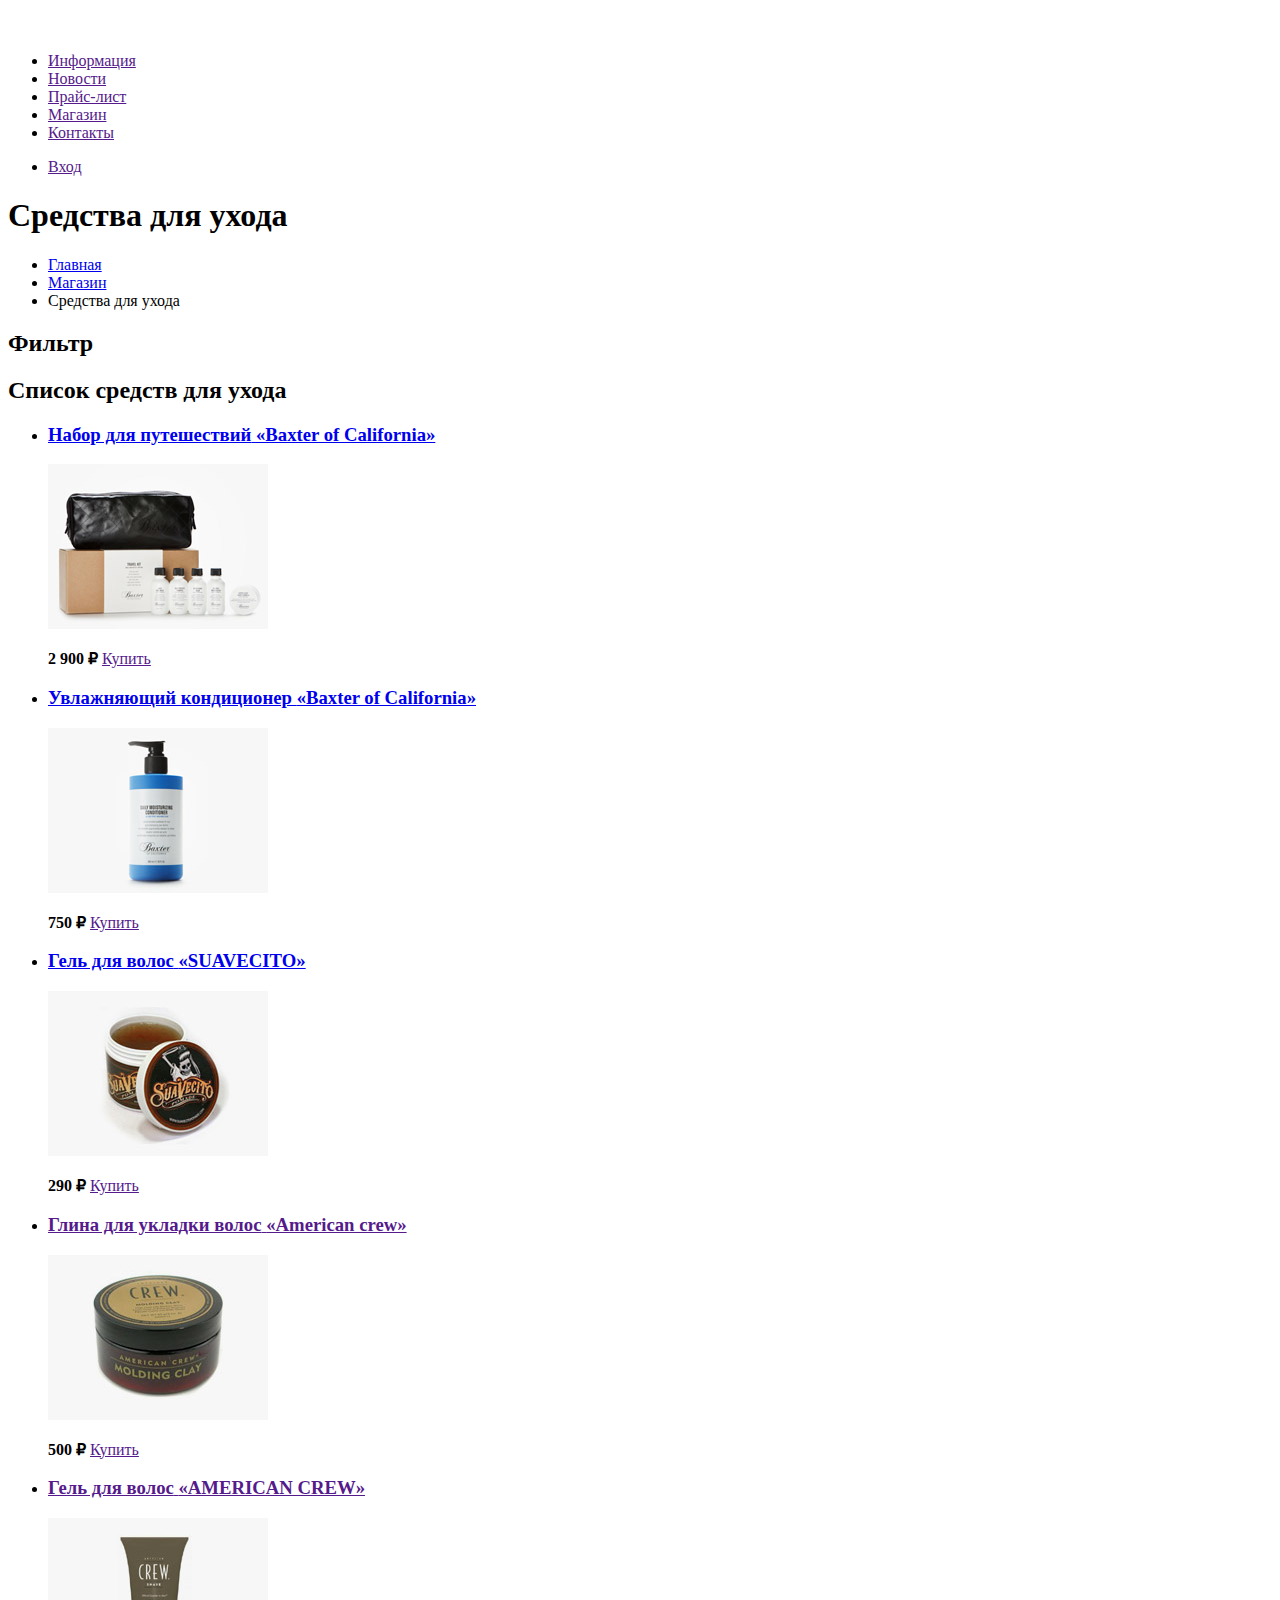
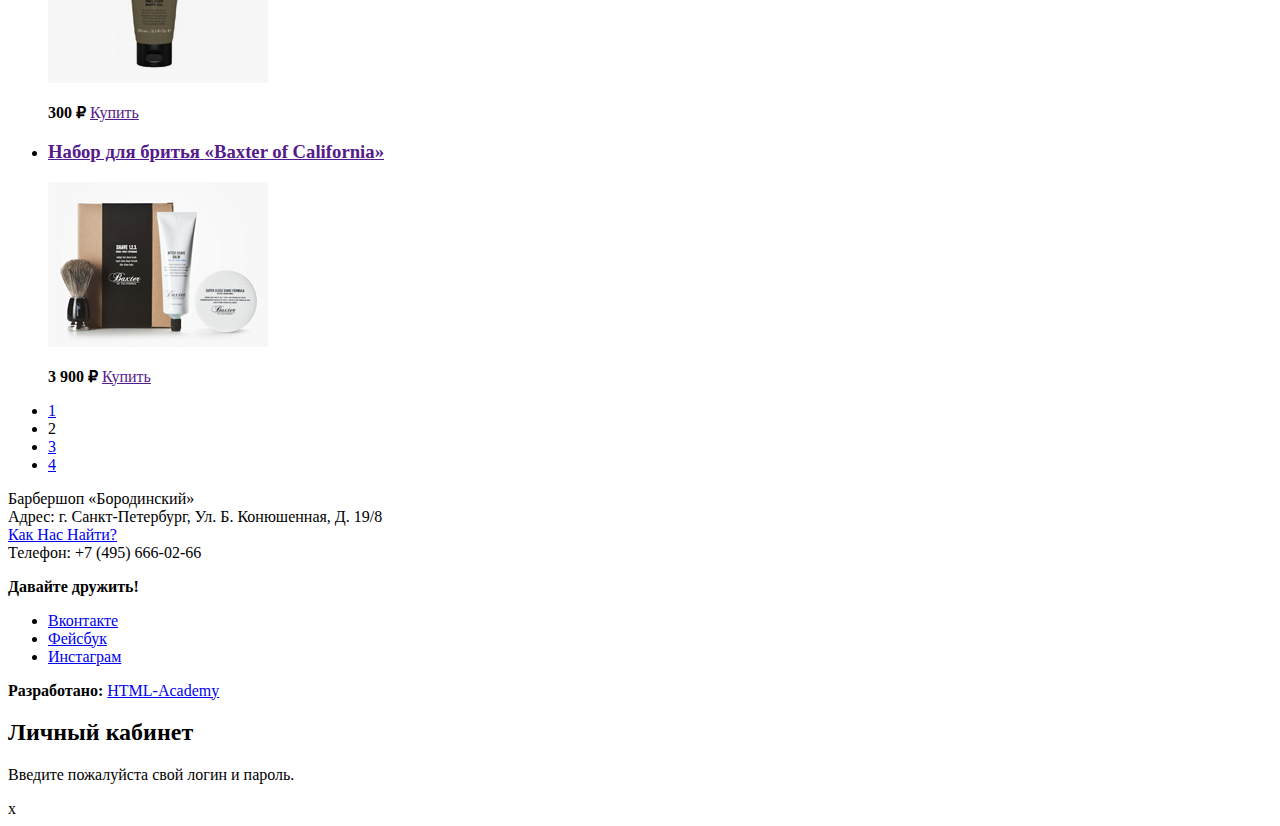
==== catalog.html @ 25e80eec "Text is fixed" ====
<!DOCTYPE html>
<html lang="en">
<head>
	<meta charset="UTF-8">
	<title>Каталог Барбершопа «Бородинский»</title>
	<link rel="stylesheet" href="css/catalog.css">
</head>
<body>
	<header class="main-header">
		<nav class="main-navigation">
			<a class="main-header-logo" href="index.html">
				<img src="img/logo.svg" alt="Логотип Барбершопа «Бородинский»" width="111" height="24">
			</a>
			<ul class="site-navigation">
				<li><a href="">Информация</a></li>
				<li><a href="">Новости</a></li>
				<li><a href="">Прайс-лист</a></li>
				<li class="site-navigation-current"><a href="">Магазин</a></li>
				<li><a href="">Контакты</a></li>
			</ul>
			<ul class="user-navigation">
				<li class="login-link"><a href="">Вход</a></li>
			</ul>
		</nav>
	</header>
	<main class="container">
		<h1 class="page-title">Средства для ухода</h1>
		<ul class="breadcrumbs">
			<li><a href="index.html">Главная</a></li>
			<li><a href="catalog.html">Магазин</a></li>
			<li class="breadcrumbs-current">Средства для ухода</li>
		</ul>
		<section class="filters">
			<h2 class="visually-hidden">Фильтр</h2>
			<!-- Form -->
		</section>
		<section class="catalog">
			<h2 class="visually-hidden">Список средств для ухода</h2>
			<ul class="catalog-list">
				<li class="catalog-item">
					<h3>
						<a href="catalog-item.html">
							<span class="catalog-category">Набор для путешествий</span>
							<span class="catalog-item-title">«Baxter of California»</span> 
						</a>
					</h3>
					<p class="catalog-item-image">
						<a href="">
							<img src="img/item_1.jpg" alt="Набор для путешествий «Baxter of California»" width="220" height="165">
						</a>
					</p>
					<p class="catalog-item-price">
						<b>2 900 ₽</b>
						<a href="" class="button">Купить</a>
					</p>
				</li>
				<li class="catalog-item">
					<h3>
						<a href="catalog-item.html">
							<span class="catalog-category">Увлажняющий кондиционер</span>
							<span class="catalog-item-title">«Baxter of California»</span>
						</a>
					</h3>
					<p class="catalog-item-image">
						<a href="">
							<img src="img/item_2.jpg" alt="Увлажняющий кондиционер «Baxter of California»" width="220" height="165">
						</a>
					</p>
					<p class="catalog-item-price">
						<b>750 ₽</b>
						<a href="" class="button">Купить</a>
					</p>
				</li>
				<li class="catalog-item">
					<h3>
						<a href="catalog-item.html">
							<span class="catalog-category">Гель для волос</span>
							<span class="catalog-item-title">«SUAVECITO»</span>
						</a>
					</h3>
					<p class="catalog-item-image">
						<a href="">
							<img src="img/item_3.jpg" alt="Гель для волос «SUAVECITO»" width="220" height="165">
						</a>
					</p>
					<p class="catalog-item-price">
						<b>290 ₽</b>
						<a href="" class="button">Купить</a>
					</p>
				</li>
				<li class="catalog-item">
					<h3>
						<a href="">
							<span class="catalog-category">Глина для укладки волос</span>
							<span class="catalog-item-title">«American crew»</span>
						</a>
					</h3>
					<p class="catalog-item-image">
						<a href="">
							<img src="img/item_4.jpg" alt="Глина для укладки волос «American crew»" width="220" height="165">
						</a>
					</p>
					<p class="catalog-item-price">
						<b>500 ₽</b>
						<a href="" class="button">Купить</a>
					</p>
				</li>
				<li class="catalog-item">
					<h3>
						<a href="">
							<span class="catalog-category">Гель для волос</span>
							<span class="catalog-item-title">«AMERICAN CREW»</span>
						</a>
					</h3>
					<p class="catalog-item-image">
						<a href="">
							<img src="img/item_5.jpg" alt="Гель для волос «AMERICAN CREW»" width="220" height="165">
						</a>
					</p>
					<p class="catalog-item-price">
						<b>300 ₽</b>
						<a href="" class="button">Купить</a>
					</p>
				</li>
				<li class="catalog-item">
					<h3>
						<a href="">
							<span class="catalog-category">Набор для бритья</span>
							<span class="catalog-item-title">«Baxter of California»</span>
						</a>
					</h3>
					<p class="catalog-item-image">
						<a href="">
							<img src="img/item_6.jpg" alt="Набор для бритья «Baxter of California»" width="220" height="165">
						</a>
					</p>
					<p class="catalog-item-price">
						<b>3 900 ₽</b>
						<a href="" class="button">Купить</a>
					</p>
				</li>
			</ul>
			<ul class="pagination-list">
				<li class="pagination-item"><a href="#">1</a></li>
				<li class="pagination-item pagination-item-current"><a>2</a></li>
				<li class="pagination-item"><a href="#">3</a></li>
				<li class="pagination-item"><a href="#">4</a></li>
			</ul>
		</section>
	</main>
	<footer class="main-footer">
		<p class="footer-contacts">
			Барбершоп «Бородинский» <br>
			Адрес: г. Санкт-Петербург, Ул. Б. Конюшенная, Д. 19/8 <br>
			<a href="map.html">Как Нас Найти?</a><br>
			Телефон: +7 (495) 666-02-66
		</p>
		<div class="footer-social">
			<b>Давайте дружить!</b>
			<ul>
				<li><a href="#" class="social-button">Вконтакте</a></li>
				<li><a href="#" class="social-button">Фейсбук</a></li>
				<li><a href="#" class="social-button">Инстаграм</a></li>
			</ul>	
		</div>
		<p class="footer-copyright">
			<b>Разработано:</b>
			<a class="button" href="#">HTML-Academy</a>
		</p>
	</footer>
	<section class="modal modal-login">
		<h2>Личный кабинет</h2>
		<p>Введите пожалуйста свой логин и пароль.</p>
		<!-- Form -->
		<span class="modal-close">x</span>
	</section>
</body>
</html>
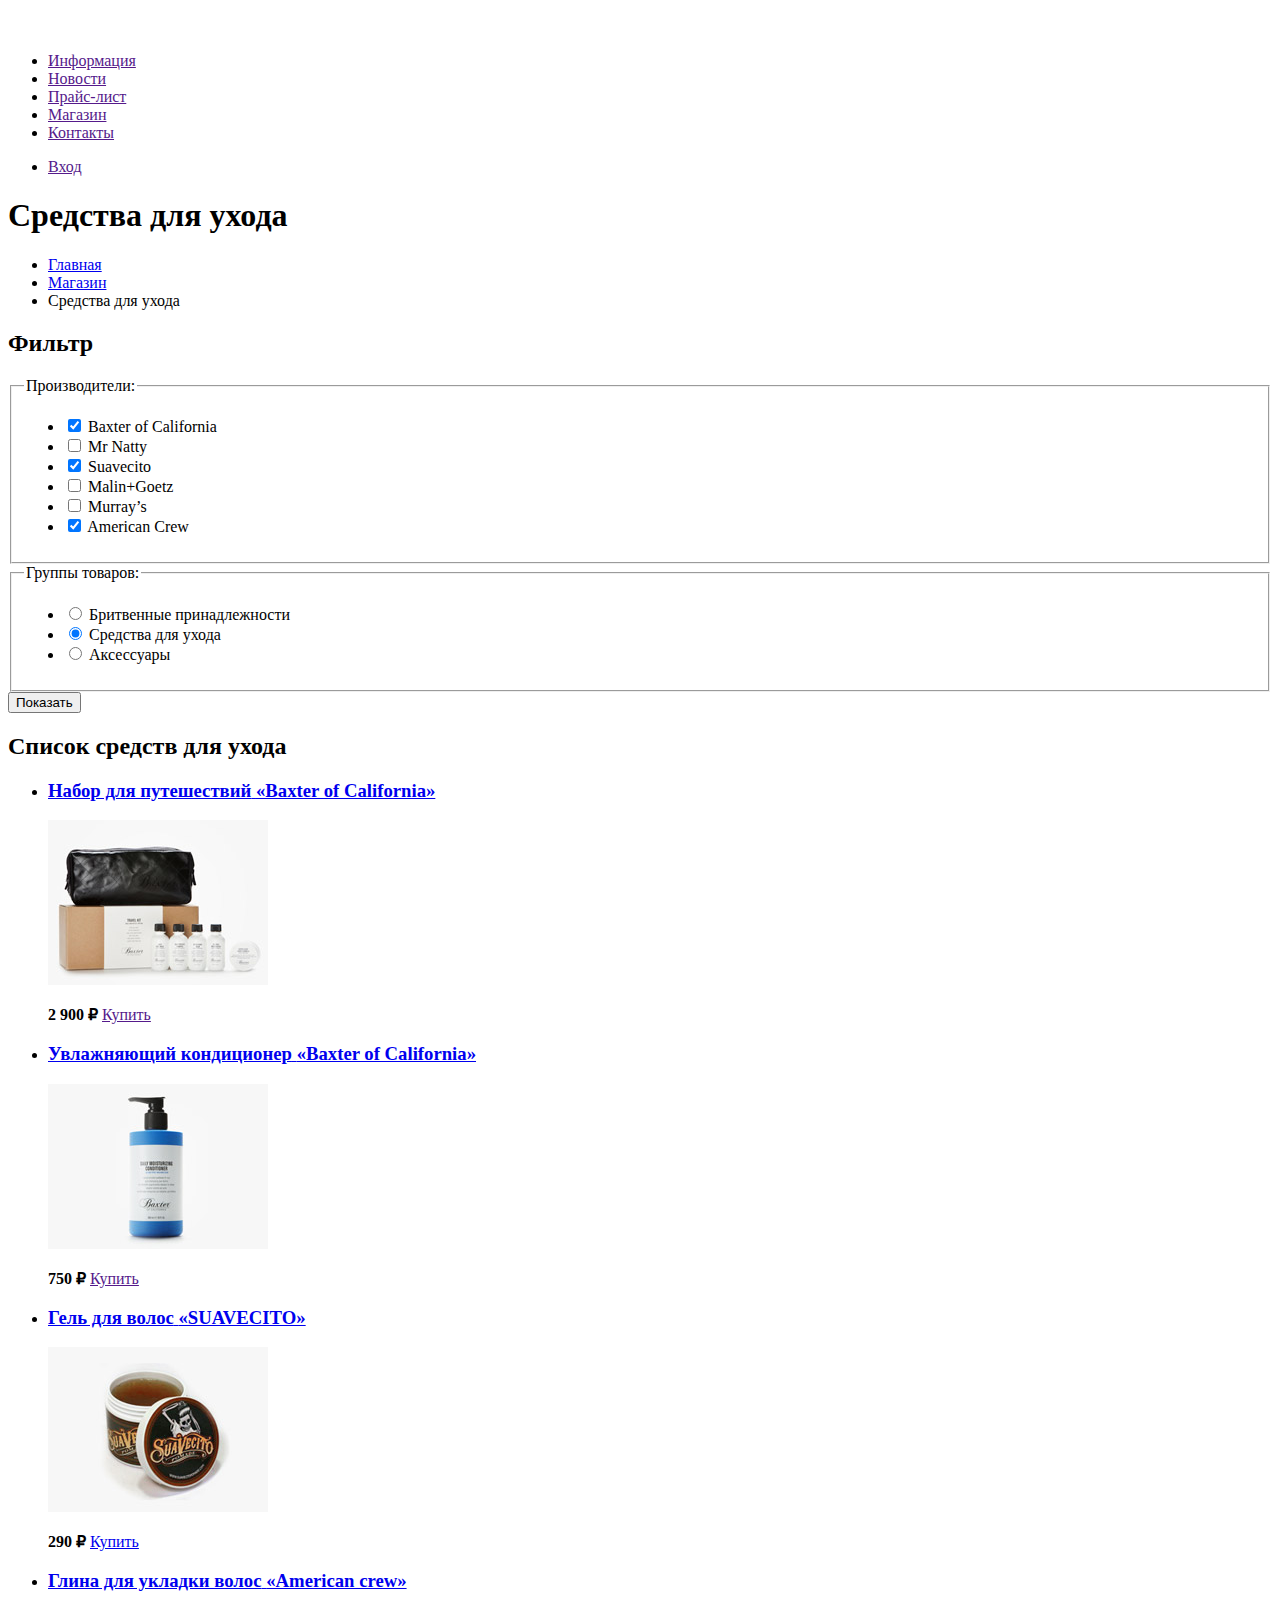
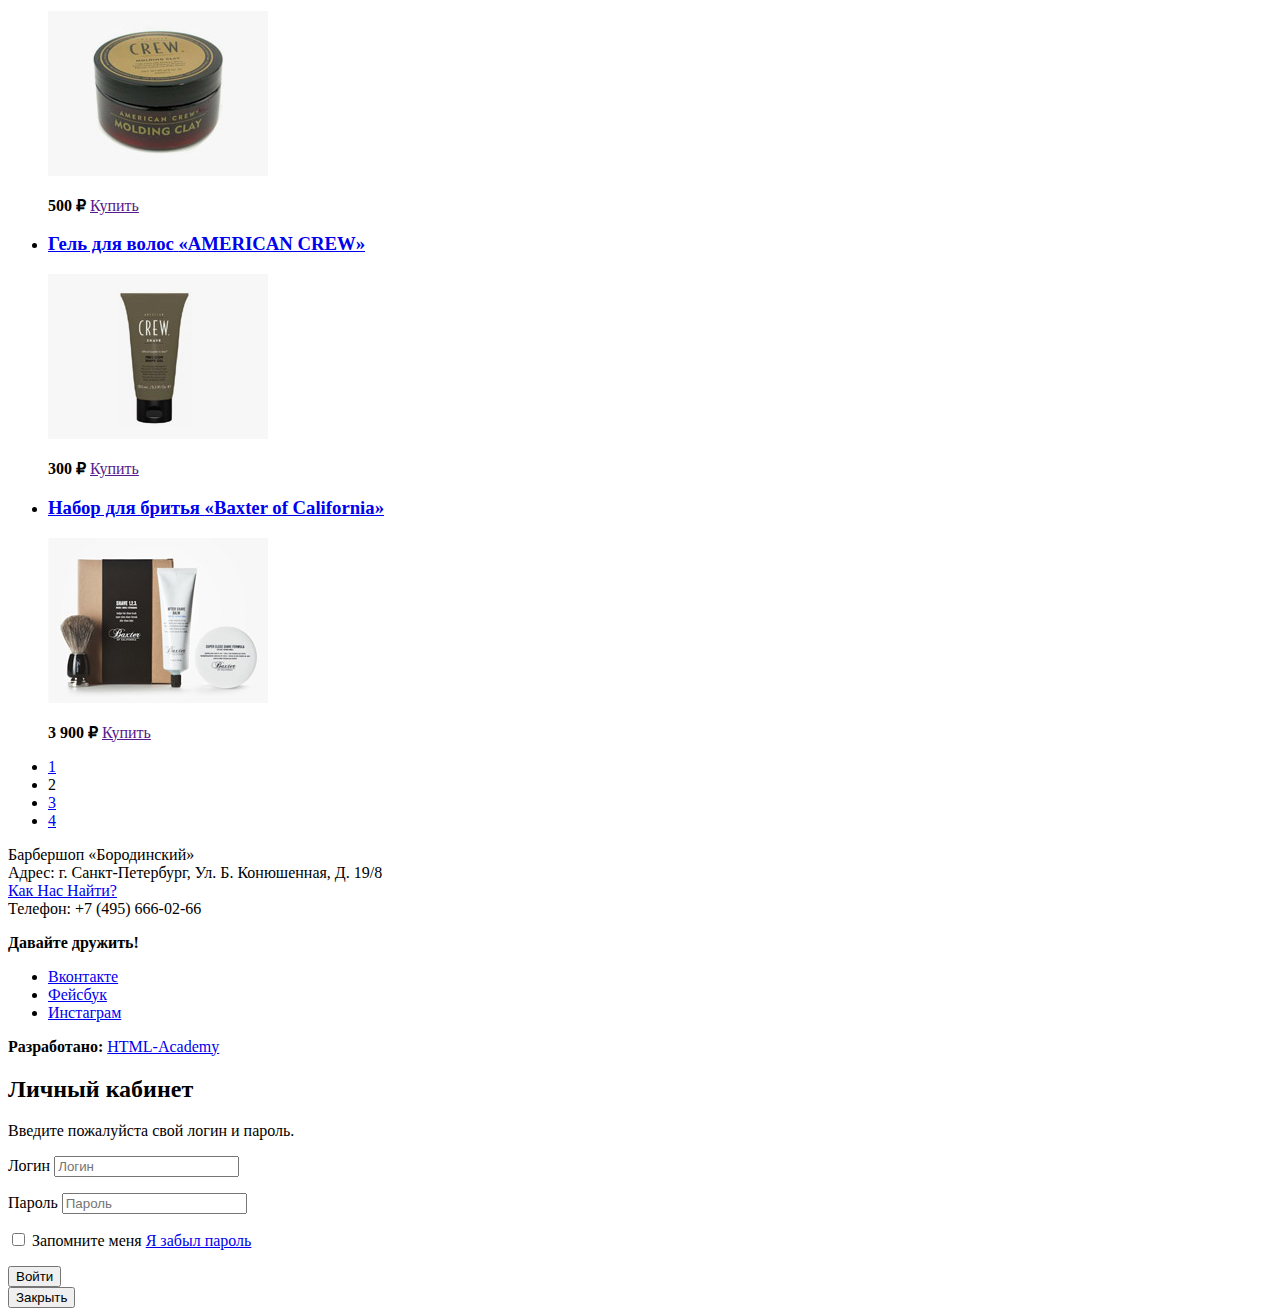
==== commit b48febfa: "forms are created for filtering" ====
--- a/catalog.html
+++ b/catalog.html
@@ -32,108 +32,144 @@
 		</ul>
 		<section class="filters">
 			<h2 class="visually-hidden">Фильтр</h2>
-			<!-- Form -->
+			<form action="https://echo.htmlacademy.ru" class="filters" method="GET">
+				<fieldset>
+					<legend>Производители:</legend>
+					<ul>
+						<li class="filter-option">
+							<input class="visually-hidden filter-input filter-input-checkbox" type="checkbox" name="Baxter of California" id="filter-baxter-of-california" checked>
+							<label for="filter-baxter-of-california">Baxter of California</label>	
+						</li>
+						<li class="filter-option">
+							<input class="visually-hidden filter-input filter-input-checkbox" type="checkbox" name="Mr Natty" id="filter-mr-natty">
+							<label for="filter-mr-natty">Mr Natty</label>
+						</li>
+						<li class="filter-option">
+							<input class="visually-hidden filter-input filter-input-checkbox" type="checkbox" name="Suavecito" id="filter-seavecito" checked>	
+							<label for="filter-seavecito">Suavecito</label>
+						</li>
+						<li class="filter-option">
+							<input class="visually-hidden filter-input filter-input-checkbox" type="checkbox" name="Malin+Goetz" id="filter-malin-goetz">
+							<label for="filter-malin-goetz">Malin+Goetz</label>
+						</li>
+						<li class="filter-option">
+							<input class="visually-hidden filter-input filter-input-checkbox" type="checkbox" name="Murray’s" id="filter-murrays">
+							<label for="filter-murrays">Murray’s</label>
+						</li>
+						<li class="filter-option">
+							<input class="visually-hidden filter-input filter-input-checkbox" type="checkbox" name="American Crew" id="filter-american-crew" checked>
+							<label for="filter-american-crew">American Crew</label>
+						</li>
+					</ul>
+				</fieldset>
+				<fieldset>
+					<legend>Группы товаров:</legend>
+					<ul>
+						<li class="filter-option">
+							<input class="visually-hidden filter-input filter-input-radio" id="filter-shave" type="radio" name="product-group" value="shaving">
+							<label for="filter-shave">Бритвенные принадлежности</label>
+						</li>
+						<li class="filter-option">
+							<input class="visually-hidden filter-input filter-input-radio" id="filter-care" type="radio" name="product-group" value="hair-care" checked>
+							<label for="filter-care">Средства для ухода</label>
+						</li>
+						<li class="filter-option">
+							<input class="visually-hidden filter-input filter-input-radio" id="filter-accessoies" type="radio" name="product-group" value="accessories">
+							<label for="filter-accessoies">Аксессуары</label>
+						</li>
+					</ul>
+				</fieldset>
+				<button class="filter-button button" type="submit">Показать</button>
+			</form>
 		</section>
 		<section class="catalog">
 			<h2 class="visually-hidden">Список средств для ухода</h2>
 			<ul class="catalog-list">
 				<li class="catalog-item">
-					<h3>
-						<a href="catalog-item.html">
+					<a href="catalog-item.html">
+						<h3>
 							<span class="catalog-category">Набор для путешествий</span>
 							<span class="catalog-item-title">«Baxter of California»</span> 
-						</a>
-					</h3>
-					<p class="catalog-item-image">
-						<a href="">
+						</h3>
+						<p class="catalog-item-image">
 							<img src="img/item_1.jpg" alt="Набор для путешествий «Baxter of California»" width="220" height="165">
-						</a>
-					</p>
+						</p>
+					</a>
 					<p class="catalog-item-price">
 						<b>2 900 ₽</b>
 						<a href="" class="button">Купить</a>
 					</p>
 				</li>
 				<li class="catalog-item">
-					<h3>
-						<a href="catalog-item.html">
+					<a href="catalog-item.html">	
+						<h3>
 							<span class="catalog-category">Увлажняющий кондиционер</span>
 							<span class="catalog-item-title">«Baxter of California»</span>
-						</a>
-					</h3>
-					<p class="catalog-item-image">
-						<a href="">
+						</h3>
+						<p class="catalog-item-image">
 							<img src="img/item_2.jpg" alt="Увлажняющий кондиционер «Baxter of California»" width="220" height="165">
-						</a>
-					</p>
+						</p>
+					</a>
 					<p class="catalog-item-price">
 						<b>750 ₽</b>
 						<a href="" class="button">Купить</a>
 					</p>
 				</li>
 				<li class="catalog-item">
-					<h3>
-						<a href="catalog-item.html">
+					<a href="catalog-item.html">
+						<h3>
 							<span class="catalog-category">Гель для волос</span>
 							<span class="catalog-item-title">«SUAVECITO»</span>
-						</a>
-					</h3>
-					<p class="catalog-item-image">
-						<a href="">
+						</h3>
+						<p class="catalog-item-image">
 							<img src="img/item_3.jpg" alt="Гель для волос «SUAVECITO»" width="220" height="165">
-						</a>
-					</p>
+						</p>
+					</a>	
 					<p class="catalog-item-price">
 						<b>290 ₽</b>
-						<a href="" class="button">Купить</a>
-					</p>
-				</li>
-				<li class="catalog-item">
-					<h3>
-						<a href="">
+						<a href="#" class="button">Купить</a>
+					</p>
+				</li>
+				<li class="catalog-item">
+					<a href="catalog-item.html">
+						<h3>
 							<span class="catalog-category">Глина для укладки волос</span>
 							<span class="catalog-item-title">«American crew»</span>
-						</a>
-					</h3>
-					<p class="catalog-item-image">
-						<a href="">
+						</h3>
+						<p class="catalog-item-image">
 							<img src="img/item_4.jpg" alt="Глина для укладки волос «American crew»" width="220" height="165">
-						</a>
-					</p>
+						</p>
+					</a>
 					<p class="catalog-item-price">
 						<b>500 ₽</b>
 						<a href="" class="button">Купить</a>
 					</p>
 				</li>
 				<li class="catalog-item">
-					<h3>
-						<a href="">
+					<a href="catalog-item.html">
+						<h3>
 							<span class="catalog-category">Гель для волос</span>
-							<span class="catalog-item-title">«AMERICAN CREW»</span>
-						</a>
-					</h3>
-					<p class="catalog-item-image">
-						<a href="">
-							<img src="img/item_5.jpg" alt="Гель для волос «AMERICAN CREW»" width="220" height="165">
-						</a>
-					</p>
+							<span class="catalog-item-title">«AMERICAN CREW»</span>					
+						</h3>
+						<p class="catalog-item-image">
+							<img src="img/item_5.jpg" alt="Гель для волос «AMERICAN CREW»" width="220" height="165">		
+						</p>
+					</a>
 					<p class="catalog-item-price">
 						<b>300 ₽</b>
 						<a href="" class="button">Купить</a>
 					</p>
 				</li>
 				<li class="catalog-item">
-					<h3>
-						<a href="">
+					<a href="catalog-item.html">
+						<h3>						
 							<span class="catalog-category">Набор для бритья</span>
-							<span class="catalog-item-title">«Baxter of California»</span>
-						</a>
-					</h3>
-					<p class="catalog-item-image">
-						<a href="">
-							<img src="img/item_6.jpg" alt="Набор для бритья «Baxter of California»" width="220" height="165">
-						</a>
-					</p>
+							<span class="catalog-item-title">«Baxter of California»</span>		
+						</h3>
+						<p class="catalog-item-image">
+							<img src="img/item_6.jpg" alt="Набор для бритья «Baxter of California»" width="220" height="165">					
+						</p>
+					</a>
 					<p class="catalog-item-price">
 						<b>3 900 ₽</b>
 						<a href="" class="button">Купить</a>
@@ -169,10 +205,28 @@
 		</p>
 	</footer>
 	<section class="modal modal-login">
-		<h2>Личный кабинет</h2>
-		<p>Введите пожалуйста свой логин и пароль.</p>
-		<!-- Form -->
-		<span class="modal-close">x</span>
+			<h2>Личный кабинет</h2>
+			<p>Введите пожалуйста свой логин и пароль.</p>
+			<form action="https://echo.htmlacademy.ru" class="login-form" method='POST'>
+				<p>
+					<label class="visually-hidden" for="user-login">Логин</label>
+					<input class="login-icon-user" type="text" name="login" placeholder="Логин" id="user-login">
+				</p>
+				<p>
+					<label class="visually-hidden" for="user-password">Пароль</label>
+					<input class="login-icon-password" type="password" name="password" placeholder="Пароль" id="user-password">
+				</p>
+				<p class="login-password-info">
+					<label for="login-password-info">
+						<input type="checkbox" name="remember" class="visually-hidden" id="login-password-info">
+						<span class="checkbox-indicatoe"></span>
+						Запомните меня
+					</label>
+					<a href="#" class="restore">Я забыл пароль</a>
+				</p>
+				<button class="button" type="submit">Войти</button>
+			</form>
+		<button class="modal-close" type="button">Закрыть</button>
 	</section>
 </body>
 </html>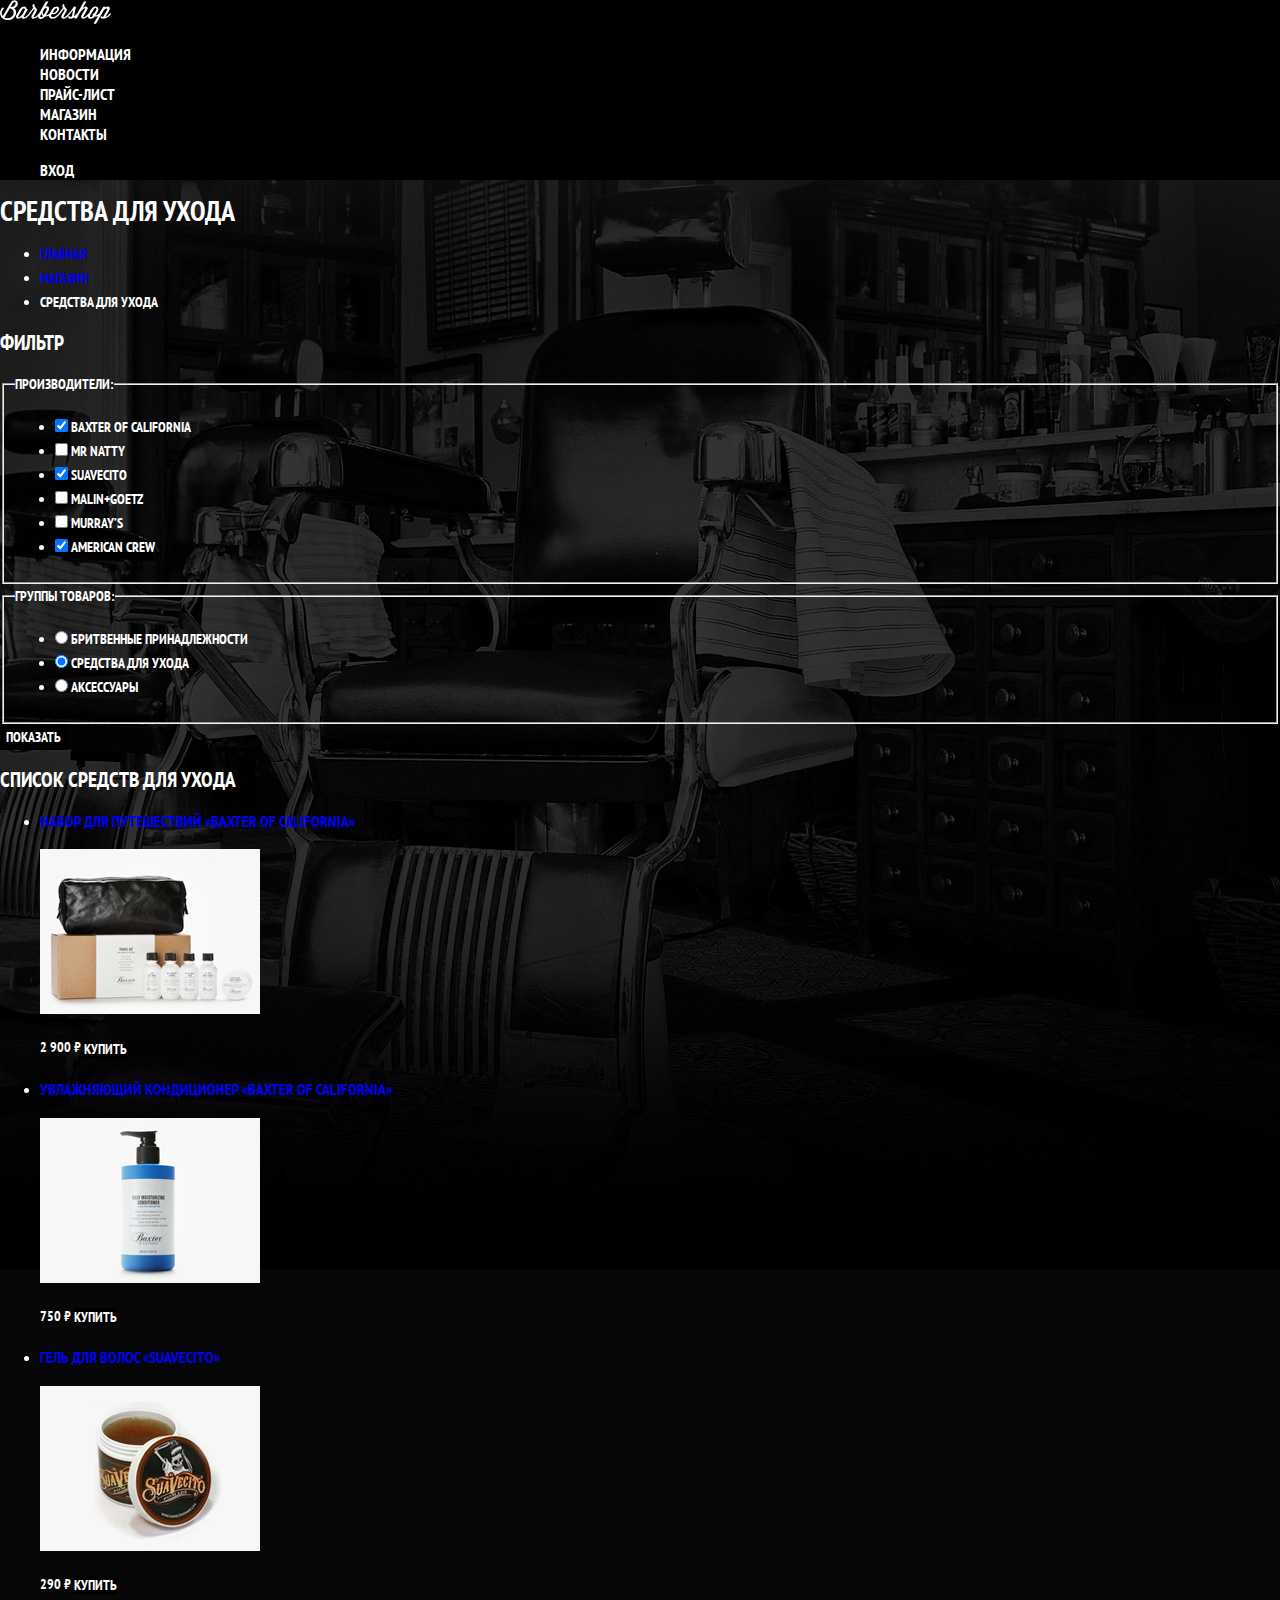
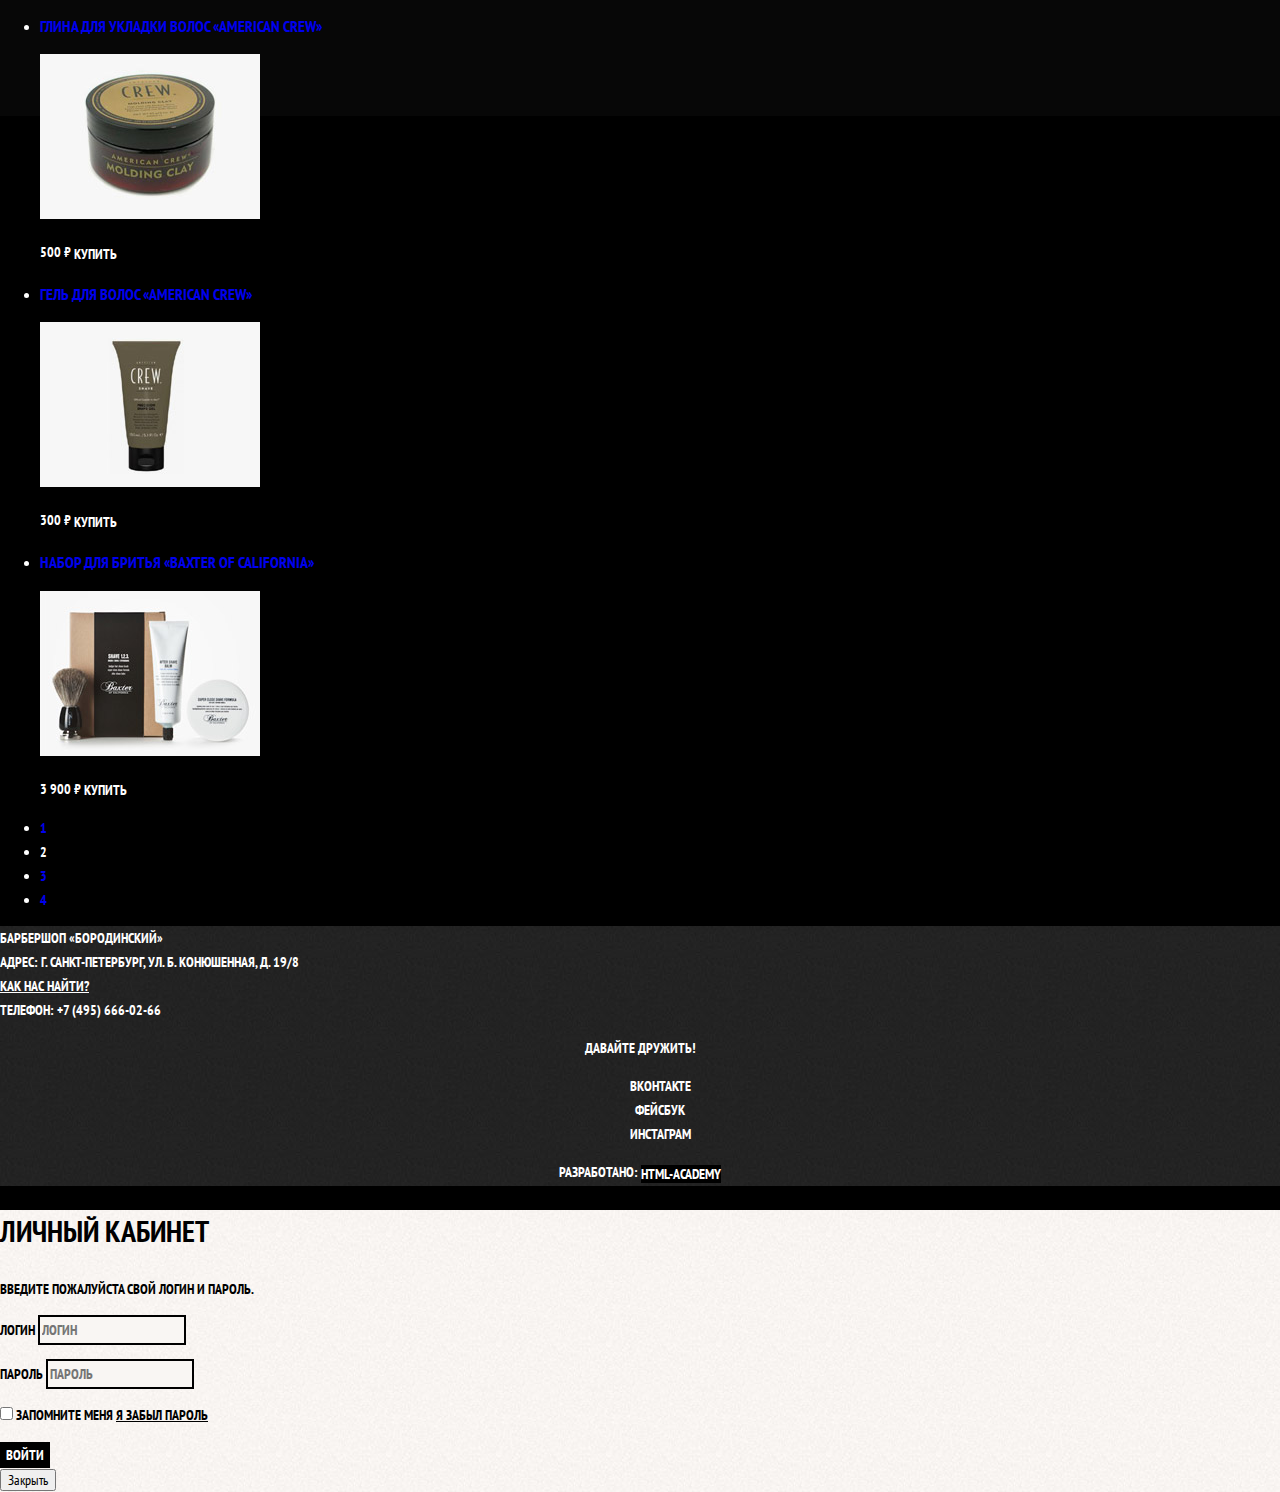
==== commit 6ef1f57a: "wrong paths are corrected in html files" ====
--- a/catalog.html
+++ b/catalog.html
@@ -3,7 +3,9 @@
 <head>
 	<meta charset="UTF-8">
 	<title>Каталог Барбершопа «Бородинский»</title>
-	<link rel="stylesheet" href="css/catalog.css">
+	<link rel="stylesheet" href="normalize.css">
+	<link rel="stylesheet" href="style.css">
+	<link href="https://fonts.googleapis.com/css?family=PT+Sans+Narrow:400,700&display=swap&subset=cyrillic" rel="stylesheet">
 </head>
 <body>
 	<header class="main-header">
--- a/style.css
+++ b/style.css
@@ -0,0 +1,202 @@
+body{
+    margin: 0;
+    padding: 0;
+
+    font-family: 'PT Sans Narrow', Arial, san-serif;
+    font-size: 14px;
+    line-height: 24px;
+    font-weight: 700;
+    color: #ffffff;
+    text-transform: uppercase;
+
+    background-color: #000000;
+    background-image: url(../img/bg.jpg);
+    background-position: top center;
+    background-repeat: no-repeat;
+}
+
+a{
+    text-decoration: none;
+}
+
+.button{
+    font: inherit;
+
+    text-align: center;
+    color: #ffffff;
+    vertical-align: middle;
+    text-transform: uppercase;
+
+    background-color: #000000;
+    border: none;
+}
+
+.button:hover,
+.button:focus,
+.button:active{
+    background-color: #663d15;
+}
+
+.main-navigation{
+    font-size: 16px;
+    line-height: 20px;
+    color: #ffffff;
+
+    background-color: #000000;
+}
+
+.site-navigation,
+.user-navigation{
+    list-style: none;
+}
+
+.site-navigation a,
+.user-navigation a{
+    color: #ffffff;
+}
+
+.site-navigation a:hover,
+.user-navigation a:hover
+.site-navigation a:focus,
+.user-navigation a:focus{
+    background-color: #242424;
+}
+
+.features-list{
+    list-style: none;
+}
+
+.feature-item{
+    text-align: center;
+}
+
+.feature-item h3{
+    font-size: 30px;
+    line-height: 42px;
+}
+
+.index-columns{
+    color: #000000;
+
+    background-color: #f8f5f2;
+    background-image: url(../img/light-bg.jpg);
+    background-position: 0 0;
+    background-repeat: repeat;
+}
+
+.index-columns h2{
+    font-size: 30px;
+    line-height: 42px;
+}
+
+.news-list{
+    list-style: none;
+}
+
+.news-item time{
+    text-transform: none;
+}
+
+.gallery-content{
+    background-color: #cccccc;
+    border: 7px solid #ffffff ;
+}
+
+.appointment-item input{
+    font: inherit;
+
+    background-color: transparent;
+    border: 2px solid #000000;
+}
+
+.appointment-item input:focus{
+    border-color: #663d15;
+    outline: none;
+}
+
+.main-footer{
+    color: #ffffff;
+    
+    background-color: #212121;
+    background-image: url(../img/footer-bg.jpg);
+    background-position: 0 0;
+    background-repeat: repeat;
+}
+
+.footer-contacts a{
+    color: #ffffff;
+    text-decoration: underline;
+}
+
+.footer-contacts a:hover,
+.footer-contacts a:focus{
+    text-decoration: none;
+}
+
+.footer-social{
+    text-align: center;
+}
+
+.footer-social ul{
+    list-style: none;
+}
+
+.social-button{
+    color: #ffffff;
+}
+
+.footer-copyright{
+    text-align: center;
+}
+
+.footer-copyright .button:hover,
+.footer-copyright .button:focus{
+    color: #000000;
+
+    background-color: #ffffff;
+}
+
+.modal{
+    color: #000000;
+
+    background-color: #f8f3f0;
+    background-image: url(../img/light-bg.jpg);
+    background-position: 0 0;
+    background-repeat: repeat;
+
+}
+
+.modal h2{
+    font-size: 30px;
+    line-height: 42px;
+}
+
+.login-form input[type='text'],
+.login-form input[type='password']{
+    font: inherit;
+    color: #000000;
+    text-transform: uppercase;
+
+    background-color: #f9f6f3;
+    border: 2px solid #000000;
+}
+
+.login-form input:focus{
+    border-color: #663d15;
+    outline: none;
+}
+
+.login-checkbox:hover,
+.login-checkbox:focus{
+    color: #663d15;
+}
+
+.restore{
+    color: #000000;
+    text-decoration: underline;
+}
+
+.restore:hover,
+.restore:focus{
+    text-decoration: none;
+}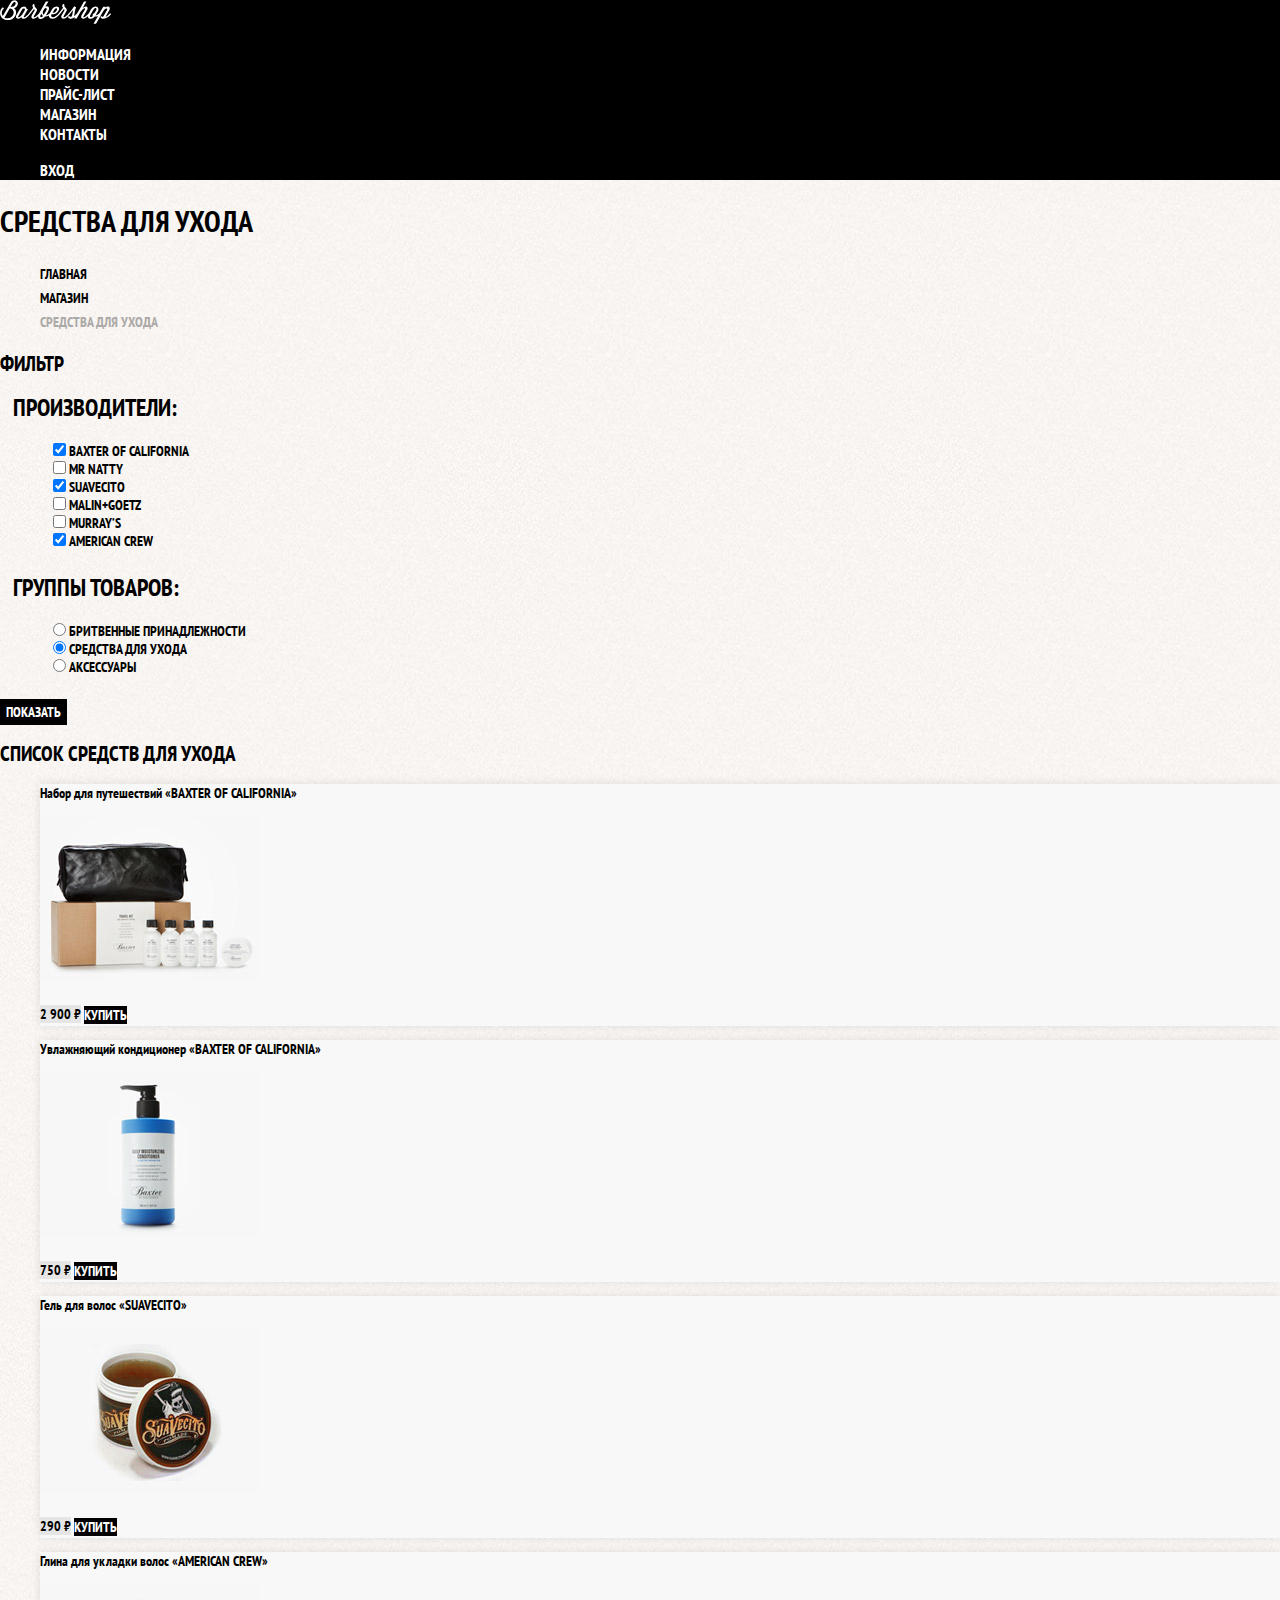
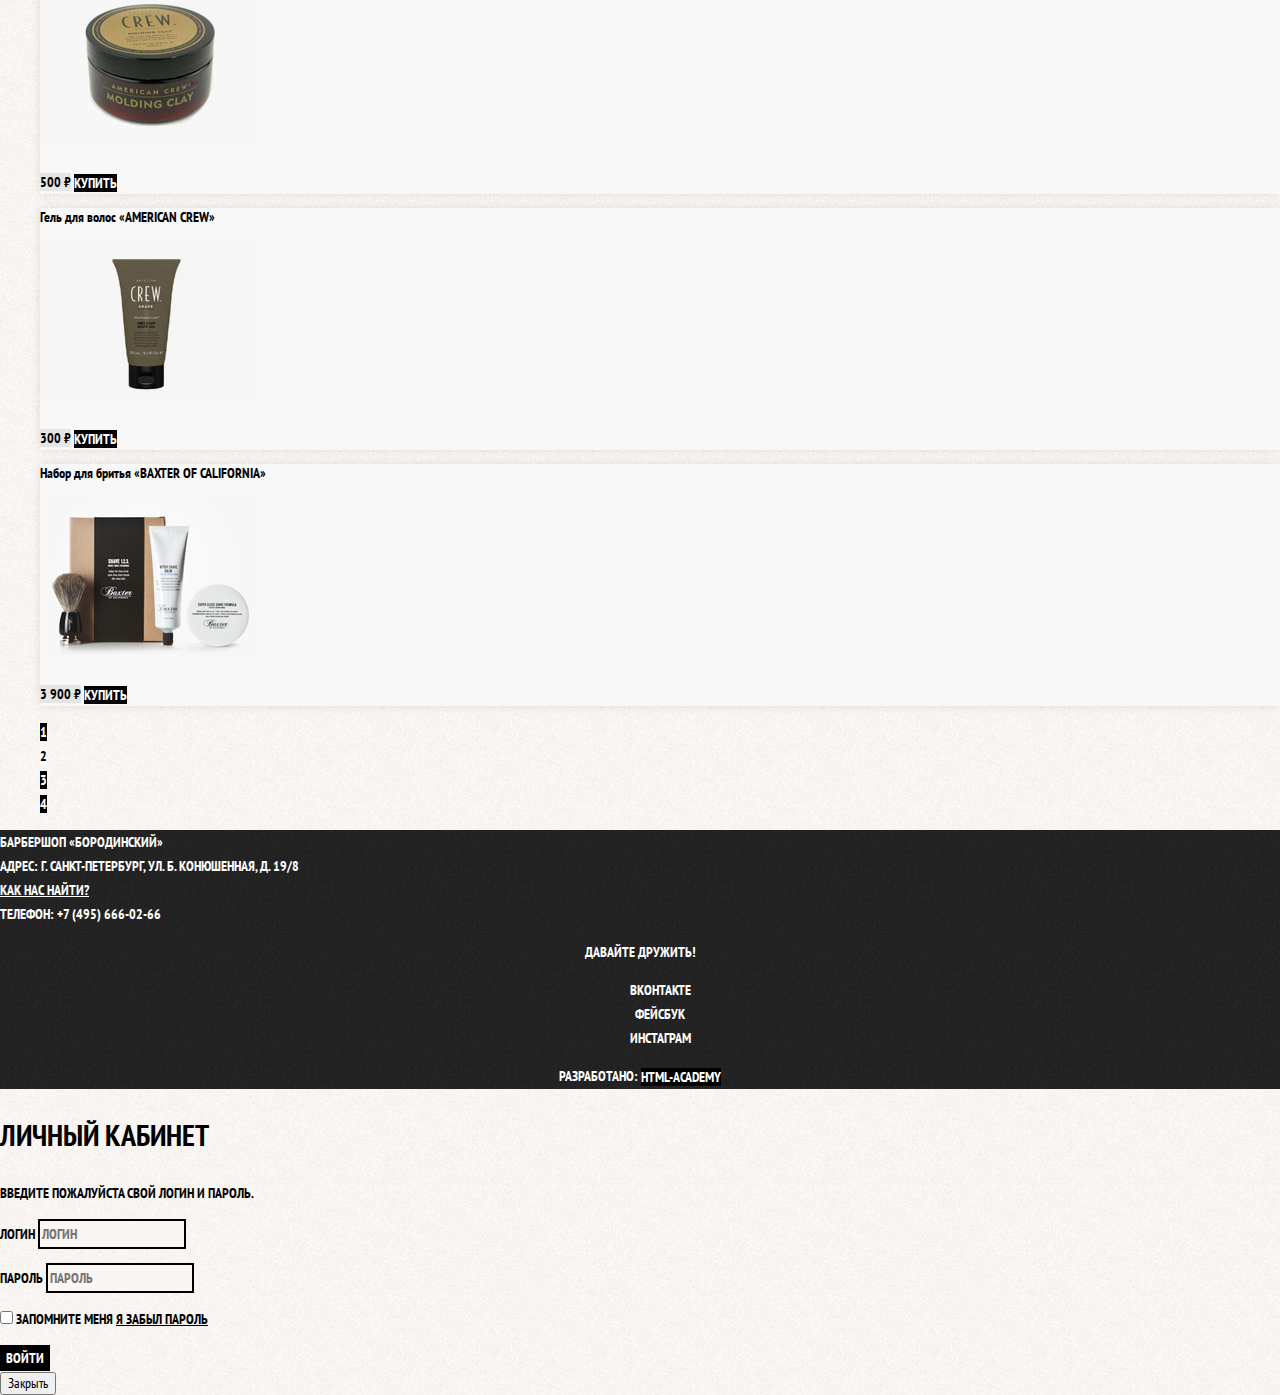
==== commit 33b90c29: "initial styles" ====
--- a/catalog.html
+++ b/catalog.html
@@ -7,7 +7,7 @@
 	<link rel="stylesheet" href="style.css">
 	<link href="https://fonts.googleapis.com/css?family=PT+Sans+Narrow:400,700&display=swap&subset=cyrillic" rel="stylesheet">
 </head>
-<body>
+<body class="inner-page">
 	<header class="main-header">
 		<nav class="main-navigation">
 			<a class="main-header-logo" href="index.html">
@@ -34,7 +34,7 @@
 		</ul>
 		<section class="filters">
 			<h2 class="visually-hidden">Фильтр</h2>
-			<form action="https://echo.htmlacademy.ru" class="filters" method="GET">
+			<form action="https://echo.htmlacademy.ru" class="filter" method="GET">
 				<fieldset>
 					<legend>Производители:</legend>
 					<ul>
--- a/style.css
+++ b/style.css
@@ -13,6 +13,15 @@
     background-image: url(../img/bg.jpg);
     background-position: top center;
     background-repeat: no-repeat;
+}
+
+.inner-page{
+    color: #000000;
+
+    background-color: #f9f6f3;
+    background-image: url(img/light-bg.jpg);
+    background-position: 0 0;
+    background-repeat: repeat;
 }
 
 a{
@@ -114,6 +123,122 @@
     outline: none;
 }
 
+.page-title{
+    font-size: 30px;
+    line-height: 42px;
+}
+
+.breadcrumbs{
+    list-style: none;
+}
+
+.breadcrumbs a{
+    color: #000000;
+}
+
+.breadcrumbs a:hover,
+.breadcrumbs a:focus{
+    text-decoration: underline;
+}
+
+.breadcrumbs-current{
+    color: #acaaa8;
+}
+
+.filter fieldset{
+    border: none;
+}
+
+.filter legend{
+    font-size: 24px;
+    line-height: 30px;
+}
+
+.filter ul{
+    list-style: none;
+    line-height: 18px;
+}
+
+.filter-input:hover + label,
+.filter-input:focus + label{
+    color: #663d15;
+}
+
+.filter-input:disabled + label{
+    color: #000000;
+
+    opacity: 0.5;
+}
+
+.catalog-list{
+    list-style: none;
+}
+
+.catalog-item{
+    background-color: #f8f8f8;
+    box-shadow: 0 0 10px rgba(0, 0, 0, 0.1);
+}
+
+.catalog-item:hover{
+    box-shadow: 0 0 10px rgba(0, 0, 0, 0.2);
+}
+
+.catalog-item a{
+    color: #000000;
+}
+
+.catalog-item h3{
+    font-size: 14px;
+    line-height: 18px;
+}
+
+.catalog-category{
+    text-transform: none;
+}
+
+.catalog-item-price b{
+    font-size: 14px;
+    line-height: 20px;
+    text-align: center;
+
+    background-color: #e5e5e5;
+}
+
+.catalog-item-price .button{
+    line-height: 18px;
+    color: #ffffff;
+}
+
+.pagination-list{
+    list-style: none;
+}
+
+.pagination-item a{
+    color: #ffffff;
+   
+    background-color: #000000;
+}
+
+.pagination-item a:hover,
+.pagination-item a:focus,
+.pagination-item a:active{
+    background-color: #663d15;
+}
+
+.pagination-item-current a{
+    color: #000000;
+
+    background-color: #ffffff;
+}
+
+.pagination-item-current a:hover,
+.pagination-item-current a:focus,
+.pagination-item-current a:active{
+    color: #000000;
+
+    background-color: #ffffff;
+}
+
 .main-footer{
     color: #ffffff;
     
@@ -199,4 +324,5 @@
 .restore:hover,
 .restore:focus{
     text-decoration: none;
-}+}
+
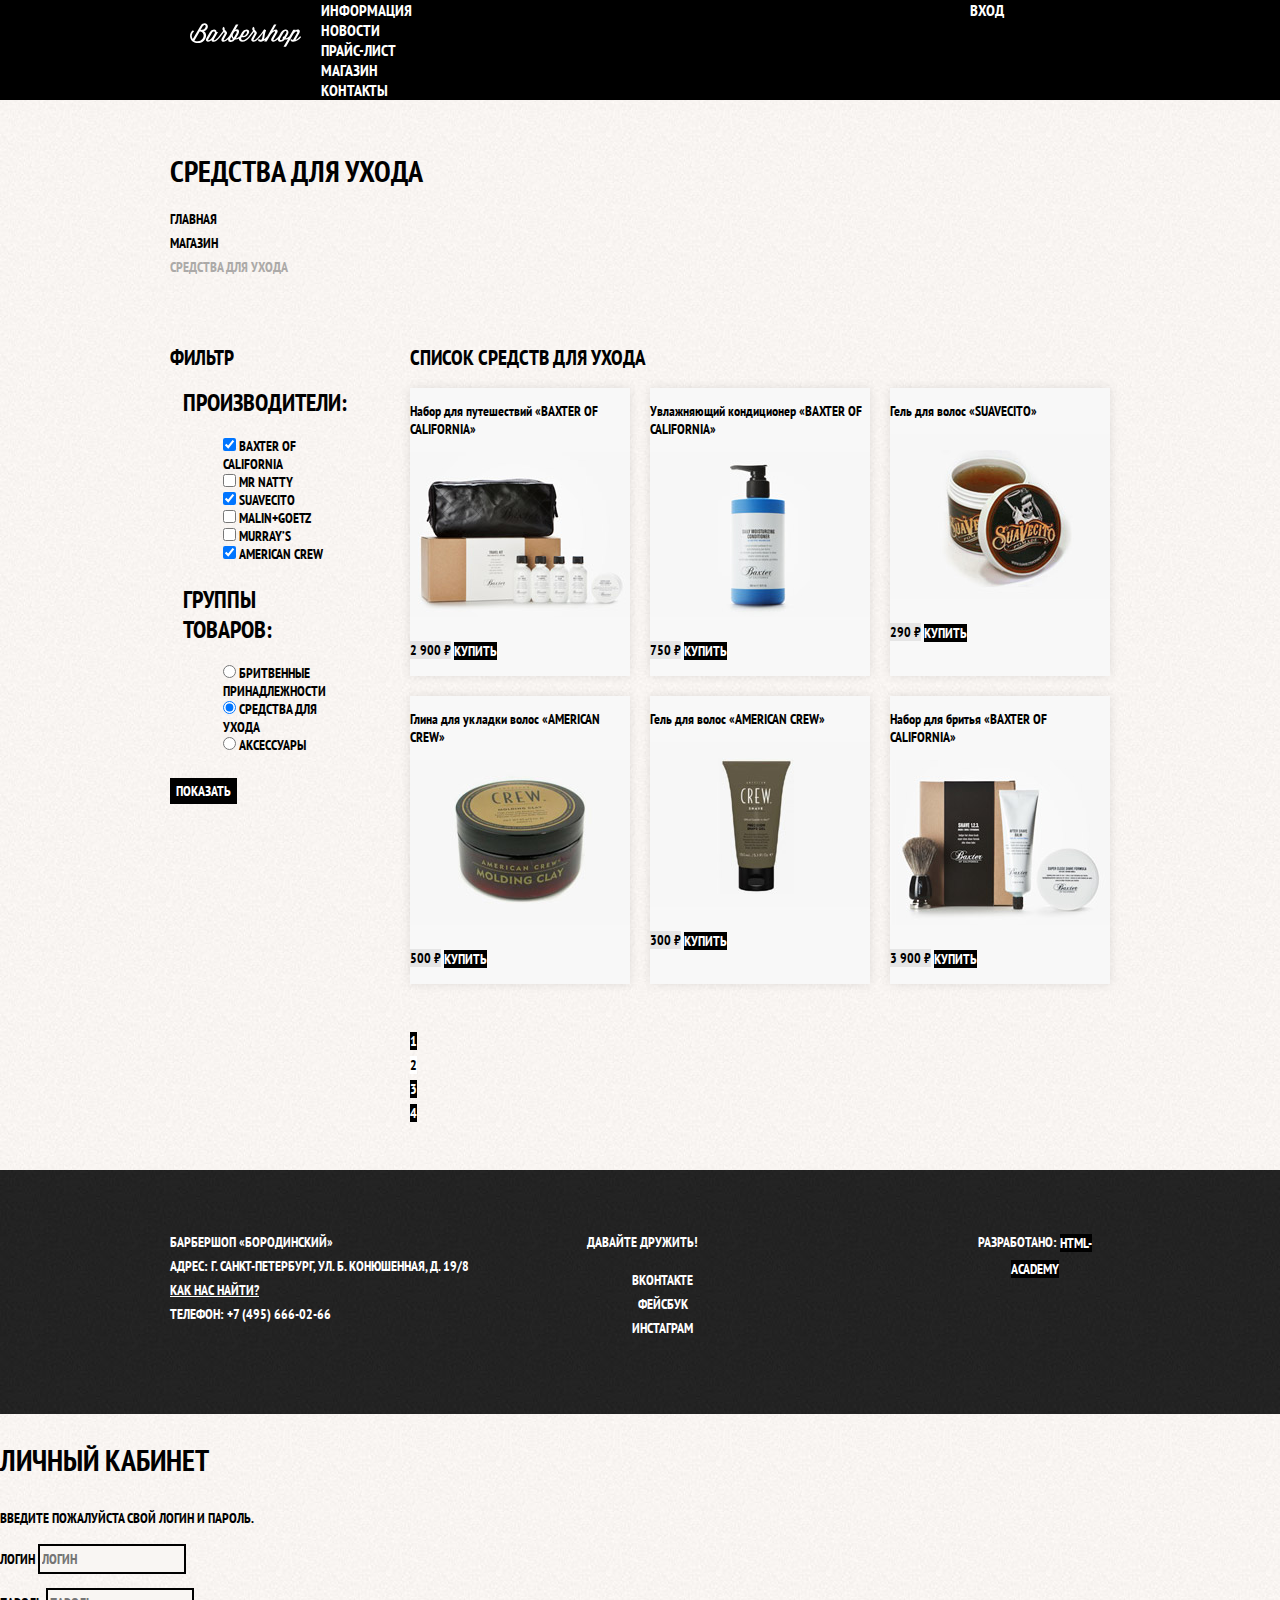
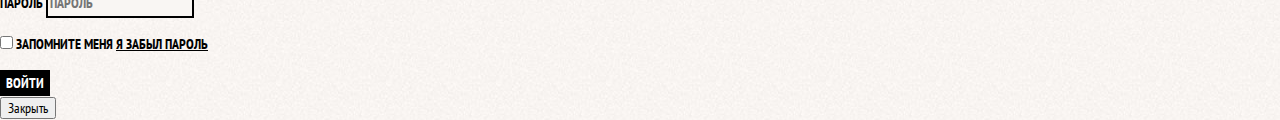
==== commit 66945880: "catalog and item are styled with flex" ====
--- a/catalog.html
+++ b/catalog.html
@@ -9,7 +9,7 @@
 </head>
 <body class="inner-page">
 	<header class="main-header">
-		<nav class="main-navigation">
+		<nav class="main-navigation container">
 			<a class="main-header-logo" href="index.html">
 				<img src="img/logo.svg" alt="Логотип Барбершопа «Бородинский»" width="111" height="24">
 			</a>
@@ -32,179 +32,183 @@
 			<li><a href="catalog.html">Магазин</a></li>
 			<li class="breadcrumbs-current">Средства для ухода</li>
 		</ul>
-		<section class="filters">
-			<h2 class="visually-hidden">Фильтр</h2>
-			<form action="https://echo.htmlacademy.ru" class="filter" method="GET">
-				<fieldset>
-					<legend>Производители:</legend>
-					<ul>
-						<li class="filter-option">
-							<input class="visually-hidden filter-input filter-input-checkbox" type="checkbox" name="Baxter of California" id="filter-baxter-of-california" checked>
-							<label for="filter-baxter-of-california">Baxter of California</label>	
-						</li>
-						<li class="filter-option">
-							<input class="visually-hidden filter-input filter-input-checkbox" type="checkbox" name="Mr Natty" id="filter-mr-natty">
-							<label for="filter-mr-natty">Mr Natty</label>
-						</li>
-						<li class="filter-option">
-							<input class="visually-hidden filter-input filter-input-checkbox" type="checkbox" name="Suavecito" id="filter-seavecito" checked>	
-							<label for="filter-seavecito">Suavecito</label>
-						</li>
-						<li class="filter-option">
-							<input class="visually-hidden filter-input filter-input-checkbox" type="checkbox" name="Malin+Goetz" id="filter-malin-goetz">
-							<label for="filter-malin-goetz">Malin+Goetz</label>
-						</li>
-						<li class="filter-option">
-							<input class="visually-hidden filter-input filter-input-checkbox" type="checkbox" name="Murray’s" id="filter-murrays">
-							<label for="filter-murrays">Murray’s</label>
-						</li>
-						<li class="filter-option">
-							<input class="visually-hidden filter-input filter-input-checkbox" type="checkbox" name="American Crew" id="filter-american-crew" checked>
-							<label for="filter-american-crew">American Crew</label>
-						</li>
-					</ul>
-				</fieldset>
-				<fieldset>
-					<legend>Группы товаров:</legend>
-					<ul>
-						<li class="filter-option">
-							<input class="visually-hidden filter-input filter-input-radio" id="filter-shave" type="radio" name="product-group" value="shaving">
-							<label for="filter-shave">Бритвенные принадлежности</label>
-						</li>
-						<li class="filter-option">
-							<input class="visually-hidden filter-input filter-input-radio" id="filter-care" type="radio" name="product-group" value="hair-care" checked>
-							<label for="filter-care">Средства для ухода</label>
-						</li>
-						<li class="filter-option">
-							<input class="visually-hidden filter-input filter-input-radio" id="filter-accessoies" type="radio" name="product-group" value="accessories">
-							<label for="filter-accessoies">Аксессуары</label>
-						</li>
-					</ul>
-				</fieldset>
-				<button class="filter-button button" type="submit">Показать</button>
-			</form>
-		</section>
-		<section class="catalog">
-			<h2 class="visually-hidden">Список средств для ухода</h2>
-			<ul class="catalog-list">
-				<li class="catalog-item">
-					<a href="catalog-item.html">
-						<h3>
-							<span class="catalog-category">Набор для путешествий</span>
-							<span class="catalog-item-title">«Baxter of California»</span> 
-						</h3>
-						<p class="catalog-item-image">
-							<img src="img/item_1.jpg" alt="Набор для путешествий «Baxter of California»" width="220" height="165">
-						</p>
-					</a>
-					<p class="catalog-item-price">
-						<b>2 900 ₽</b>
-						<a href="" class="button">Купить</a>
-					</p>
-				</li>
-				<li class="catalog-item">
-					<a href="catalog-item.html">	
-						<h3>
-							<span class="catalog-category">Увлажняющий кондиционер</span>
-							<span class="catalog-item-title">«Baxter of California»</span>
-						</h3>
-						<p class="catalog-item-image">
-							<img src="img/item_2.jpg" alt="Увлажняющий кондиционер «Baxter of California»" width="220" height="165">
-						</p>
-					</a>
-					<p class="catalog-item-price">
-						<b>750 ₽</b>
-						<a href="" class="button">Купить</a>
-					</p>
-				</li>
-				<li class="catalog-item">
-					<a href="catalog-item.html">
-						<h3>
-							<span class="catalog-category">Гель для волос</span>
-							<span class="catalog-item-title">«SUAVECITO»</span>
-						</h3>
-						<p class="catalog-item-image">
-							<img src="img/item_3.jpg" alt="Гель для волос «SUAVECITO»" width="220" height="165">
-						</p>
-					</a>	
-					<p class="catalog-item-price">
-						<b>290 ₽</b>
-						<a href="#" class="button">Купить</a>
-					</p>
-				</li>
-				<li class="catalog-item">
-					<a href="catalog-item.html">
-						<h3>
-							<span class="catalog-category">Глина для укладки волос</span>
-							<span class="catalog-item-title">«American crew»</span>
-						</h3>
-						<p class="catalog-item-image">
-							<img src="img/item_4.jpg" alt="Глина для укладки волос «American crew»" width="220" height="165">
-						</p>
-					</a>
-					<p class="catalog-item-price">
-						<b>500 ₽</b>
-						<a href="" class="button">Купить</a>
-					</p>
-				</li>
-				<li class="catalog-item">
-					<a href="catalog-item.html">
-						<h3>
-							<span class="catalog-category">Гель для волос</span>
-							<span class="catalog-item-title">«AMERICAN CREW»</span>					
-						</h3>
-						<p class="catalog-item-image">
-							<img src="img/item_5.jpg" alt="Гель для волос «AMERICAN CREW»" width="220" height="165">		
-						</p>
-					</a>
-					<p class="catalog-item-price">
-						<b>300 ₽</b>
-						<a href="" class="button">Купить</a>
-					</p>
-				</li>
-				<li class="catalog-item">
-					<a href="catalog-item.html">
-						<h3>						
-							<span class="catalog-category">Набор для бритья</span>
-							<span class="catalog-item-title">«Baxter of California»</span>		
-						</h3>
-						<p class="catalog-item-image">
-							<img src="img/item_6.jpg" alt="Набор для бритья «Baxter of California»" width="220" height="165">					
-						</p>
-					</a>
-					<p class="catalog-item-price">
-						<b>3 900 ₽</b>
-						<a href="" class="button">Купить</a>
-					</p>
-				</li>
-			</ul>
-			<ul class="pagination-list">
-				<li class="pagination-item"><a href="#">1</a></li>
-				<li class="pagination-item pagination-item-current"><a>2</a></li>
-				<li class="pagination-item"><a href="#">3</a></li>
-				<li class="pagination-item"><a href="#">4</a></li>
-			</ul>
-		</section>
+		<div class="catalog-columns">
+			<section class="filters">
+				<h2 class="visually-hidden">Фильтр</h2>
+				<form action="https://echo.htmlacademy.ru" class="filter" method="GET">
+					<fieldset>
+						<legend>Производители:</legend>
+						<ul>
+							<li class="filter-option">
+								<input class="visually-hidden filter-input filter-input-checkbox" type="checkbox" name="Baxter of California" id="filter-baxter-of-california" checked>
+								<label for="filter-baxter-of-california">Baxter of California</label>	
+							</li>
+							<li class="filter-option">
+								<input class="visually-hidden filter-input filter-input-checkbox" type="checkbox" name="Mr Natty" id="filter-mr-natty">
+								<label for="filter-mr-natty">Mr Natty</label>
+							</li>
+							<li class="filter-option">
+								<input class="visually-hidden filter-input filter-input-checkbox" type="checkbox" name="Suavecito" id="filter-seavecito" checked>	
+								<label for="filter-seavecito">Suavecito</label>
+							</li>
+							<li class="filter-option">
+								<input class="visually-hidden filter-input filter-input-checkbox" type="checkbox" name="Malin+Goetz" id="filter-malin-goetz">
+								<label for="filter-malin-goetz">Malin+Goetz</label>
+							</li>
+							<li class="filter-option">
+								<input class="visually-hidden filter-input filter-input-checkbox" type="checkbox" name="Murray’s" id="filter-murrays">
+								<label for="filter-murrays">Murray’s</label>
+							</li>
+							<li class="filter-option">
+								<input class="visually-hidden filter-input filter-input-checkbox" type="checkbox" name="American Crew" id="filter-american-crew" checked>
+								<label for="filter-american-crew">American Crew</label>
+							</li>
+						</ul>
+					</fieldset>
+					<fieldset>
+						<legend>Группы товаров:</legend>
+						<ul>
+							<li class="filter-option">
+								<input class="visually-hidden filter-input filter-input-radio" id="filter-shave" type="radio" name="product-group" value="shaving">
+								<label for="filter-shave">Бритвенные принадлежности</label>
+							</li>
+							<li class="filter-option">
+								<input class="visually-hidden filter-input filter-input-radio" id="filter-care" type="radio" name="product-group" value="hair-care" checked>
+								<label for="filter-care">Средства для ухода</label>
+							</li>
+							<li class="filter-option">
+								<input class="visually-hidden filter-input filter-input-radio" id="filter-accessoies" type="radio" name="product-group" value="accessories">
+								<label for="filter-accessoies">Аксессуары</label>
+							</li>
+						</ul>
+					</fieldset>
+					<button class="filter-button button" type="submit">Показать</button>
+				</form>
+			</section>
+			<section class="catalog">
+				<h2 class="visually-hidden">Список средств для ухода</h2>
+				<ul class="catalog-list">
+					<li class="catalog-item">
+						<a href="catalog-item.html">
+							<h3>
+								<span class="catalog-category">Набор для путешествий</span>
+								<span class="catalog-item-title">«Baxter of California»</span> 
+							</h3>
+							<p class="catalog-item-image">
+								<img src="img/item_1.jpg" alt="Набор для путешествий «Baxter of California»" width="220" height="165">
+							</p>
+						</a>
+						<p class="catalog-item-price">
+							<b>2 900 ₽</b>
+							<a href="" class="button">Купить</a>
+						</p>
+					</li>
+					<li class="catalog-item">
+						<a href="catalog-item.html">	
+							<h3>
+								<span class="catalog-category">Увлажняющий кондиционер</span>
+								<span class="catalog-item-title">«Baxter of California»</span>
+							</h3>
+							<p class="catalog-item-image">
+								<img src="img/item_2.jpg" alt="Увлажняющий кондиционер «Baxter of California»" width="220" height="165">
+							</p>
+						</a>
+						<p class="catalog-item-price">
+							<b>750 ₽</b>
+							<a href="" class="button">Купить</a>
+						</p>
+					</li>
+					<li class="catalog-item">
+						<a href="catalog-item.html">
+							<h3>
+								<span class="catalog-category">Гель для волос</span>
+								<span class="catalog-item-title">«SUAVECITO»</span>
+							</h3>
+							<p class="catalog-item-image">
+								<img src="img/item_3.jpg" alt="Гель для волос «SUAVECITO»" width="220" height="165">
+							</p>
+						</a>	
+						<p class="catalog-item-price">
+							<b>290 ₽</b>
+							<a href="#" class="button">Купить</a>
+						</p>
+					</li>
+					<li class="catalog-item">
+						<a href="catalog-item.html">
+							<h3>
+								<span class="catalog-category">Глина для укладки волос</span>
+								<span class="catalog-item-title">«American crew»</span>
+							</h3>
+							<p class="catalog-item-image">
+								<img src="img/item_4.jpg" alt="Глина для укладки волос «American crew»" width="220" height="165">
+							</p>
+						</a>
+						<p class="catalog-item-price">
+							<b>500 ₽</b>
+							<a href="" class="button">Купить</a>
+						</p>
+					</li>
+					<li class="catalog-item">
+						<a href="catalog-item.html">
+							<h3>
+								<span class="catalog-category">Гель для волос</span>
+								<span class="catalog-item-title">«AMERICAN CREW»</span>					
+							</h3>
+							<p class="catalog-item-image">
+								<img src="img/item_5.jpg" alt="Гель для волос «AMERICAN CREW»" width="220" height="165">		
+							</p>
+						</a>
+						<p class="catalog-item-price">
+							<b>300 ₽</b>
+							<a href="" class="button">Купить</a>
+						</p>
+					</li>
+					<li class="catalog-item">
+						<a href="catalog-item.html">
+							<h3>						
+								<span class="catalog-category">Набор для бритья</span>
+								<span class="catalog-item-title">«Baxter of California»</span>		
+							</h3>
+							<p class="catalog-item-image">
+								<img src="img/item_6.jpg" alt="Набор для бритья «Baxter of California»" width="220" height="165">					
+							</p>
+						</a>
+						<p class="catalog-item-price">
+							<b>3 900 ₽</b>
+							<a href="" class="button">Купить</a>
+						</p>
+					</li>
+				</ul>
+				<ul class="pagination-list">
+					<li class="pagination-item"><a href="#">1</a></li>
+					<li class="pagination-item pagination-item-current"><a>2</a></li>
+					<li class="pagination-item"><a href="#">3</a></li>
+					<li class="pagination-item"><a href="#">4</a></li>
+				</ul>
+			</section>
+		</div>
 	</main>
 	<footer class="main-footer">
-		<p class="footer-contacts">
-			Барбершоп «Бородинский» <br>
-			Адрес: г. Санкт-Петербург, Ул. Б. Конюшенная, Д. 19/8 <br>
-			<a href="map.html">Как Нас Найти?</a><br>
-			Телефон: +7 (495) 666-02-66
-		</p>
-		<div class="footer-social">
-			<b>Давайте дружить!</b>
-			<ul>
-				<li><a href="#" class="social-button">Вконтакте</a></li>
-				<li><a href="#" class="social-button">Фейсбук</a></li>
-				<li><a href="#" class="social-button">Инстаграм</a></li>
-			</ul>	
+		<div class="container">
+			<p class="footer-contacts">
+				Барбершоп «Бородинский» <br>
+				Адрес: г. Санкт-Петербург, Ул. Б. Конюшенная, Д. 19/8 <br>
+				<a href="map.html">Как Нас Найти?</a><br>
+				Телефон: +7 (495) 666-02-66
+			</p>
+			<div class="footer-social">
+				<b>Давайте дружить!</b>
+				<ul>
+					<li><a href="#" class="social-button">Вконтакте</a></li>
+					<li><a href="#" class="social-button">Фейсбук</a></li>
+					<li><a href="#" class="social-button">Инстаграм</a></li>
+				</ul>	
+			</div>
+			<p class="footer-copyright">
+				<b>Разработано:</b>
+				<a class="button" href="#">HTML-Academy</a>
+			</p>
 		</div>
-		<p class="footer-copyright">
-			<b>Разработано:</b>
-			<a class="button" href="#">HTML-Academy</a>
-		</p>
 	</footer>
 	<section class="modal modal-login">
 			<h2>Личный кабинет</h2>
--- a/style.css
+++ b/style.css
@@ -10,7 +10,7 @@
     text-transform: uppercase;
 
     background-color: #000000;
-    background-image: url(../img/bg.jpg);
+    background-image: url(img/bg.jpg);
     background-position: top center;
     background-repeat: no-repeat;
 }
@@ -24,6 +24,31 @@
     background-repeat: repeat;
 }
 
+.inner-page .main-header{
+    margin-bottom: 50px;
+
+    background-color: #000000;
+}
+
+.inner-page .main-navigation{
+    display: flex;
+    align-items: flex-start;
+    flex-direction: row;
+}
+
+.inner-page .main-header-logo{
+    order: 0;
+
+    width: 111px;
+    height: 24px;
+    
+    padding: 23px 20px;
+}
+
+.inner-page .user-navigation{
+    margin-left: auto;
+}
+
 a{
     text-decoration: none;
 }
@@ -46,16 +71,60 @@
     background-color: #663d15;
 }
 
+.main-header{
+    margin-bottom: 75px;
+}
+
 .main-navigation{
+    display: flex;
+    flex-direction: column;
+    align-items: center;
+
     font-size: 16px;
     line-height: 20px;
     color: #ffffff;
 
+    background-color: transparent;
+}
+
+.main-navigation-wrapper{
+    width: 100%;
+    margin-bottom: 60px;
+
     background-color: #000000;
+}
+
+.container{
+    width: 940px;
+    margin: 0 auto;
+    padding: 0 10px;
+}
+
+.main-navigation-wrapper .container{
+    display: flex;
+    justify-content: space-between;
+}
+
+.main-header-logo{
+    order: 2;
+
+    width: 368px;
+    height: 153px;
+}
+
+.site-navigation{
+    width: 620px;
+}
+
+.user-navigation{
+    width: 140px;
 }
 
 .site-navigation,
 .user-navigation{
+    margin: 0;
+    padding: 0;
+
     list-style: none;
 }
 
@@ -71,11 +140,22 @@
     background-color: #242424;
 }
 
+.features{
+    margin-bottom: 80px;
+}
+
 .features-list{
+    display: flex;
+    justify-content: space-between;
+    margin: 0;
+    padding: 0;
+
     list-style: none;
 }
 
 .feature-item{
+    width: 300px;
+
     text-align: center;
 }
 
@@ -85,10 +165,15 @@
 }
 
 .index-columns{
+    display: flex;
+    justify-content: space-between;
+    padding: 50px 80px;
+    margin-bottom: 35px;
+
     color: #000000;
 
     background-color: #f8f5f2;
-    background-image: url(../img/light-bg.jpg);
+    background-image: url(img/light-bg.jpg);
     background-position: 0 0;
     background-repeat: repeat;
 }
@@ -98,6 +183,14 @@
     line-height: 42px;
 }
 
+.news{
+    width: 380px;
+}
+
+.gallery{
+    width: 300px;
+}
+
 .news-list{
     list-style: none;
 }
@@ -111,6 +204,14 @@
     border: 7px solid #ffffff ;
 }
 
+.contacts{
+    width: 380px;
+}
+
+.appointment{
+    width: 300px;
+}
+
 .appointment-item input{
     font: inherit;
 
@@ -124,11 +225,19 @@
 }
 
 .page-title{
+    margin: 0;
+    margin-bottom: 15px;
+    padding: 0;
+
     font-size: 30px;
     line-height: 42px;
 }
 
 .breadcrumbs{
+    margin: 0;
+    padding: 0;
+    margin-bottom: 50px;
+
     list-style: none;
 }
 
@@ -145,6 +254,10 @@
     color: #acaaa8;
 }
 
+.filters{
+    width: 180px;
+}
+
 .filter fieldset{
     border: none;
 }
@@ -170,13 +283,36 @@
     opacity: 0.5;
 }
 
+.catalog-columns{
+    display: flex;
+    justify-content: space-between;
+}
+
+.catalog{
+    width: 700px;
+}
+
 .catalog-list{
+    display: flex;
+    flex-wrap: wrap;
+    margin: 0;
+    padding: 0;
+    margin-bottom: 25px;
+
     list-style: none;
 }
 
 .catalog-item{
+    width: 220px;
+    margin-bottom: 20px;
+    margin-right: 20px;
+
     background-color: #f8f8f8;
     box-shadow: 0 0 10px rgba(0, 0, 0, 0.1);
+}
+
+.catalog-item:nth-child(3n){
+    margin-right: 0;
 }
 
 .catalog-item:hover{
@@ -210,6 +346,9 @@
 }
 
 .pagination-list{
+    margin: 0;
+    padding: 0;
+
     list-style: none;
 }
 
@@ -239,13 +378,70 @@
     background-color: #ffffff;
 }
 
+.product-photos{
+    width: 460px;
+}
+
+.product-photo-preview{
+    list-style: none;
+}
+
+.product-photo-preview li{
+    box-shadow: 0 0 10px 2px rgba(0, 0, 0, 0.1);
+}
+
+.product-photo-full{
+    box-shadow: 0 0 10px 2px rgba(0, 0, 0, 0.1);
+}
+
+.product-article{
+    text-align: right;
+    color: #aeaeae;
+}
+
+.product-price b{
+    line-height: 20px;
+    text-align: center;
+
+    background-color: #e5e5e5;
+}
+
+.product-info{
+    width: 390px;
+}
+
+.product-info h3{
+    font-size: 24px;
+    line-height: 30px; 
+}
+
+.product-info ul{
+    list-style: none; 
+}
+
 .main-footer{
+    padding: 60px 0;
+    margin-top: 65px;
     color: #ffffff;
     
     background-color: #212121;
-    background-image: url(../img/footer-bg.jpg);
+    background-image: url(img/footer-bg.jpg);
     background-position: 0 0;
     background-repeat: repeat;
+}
+
+.main-footer .container{
+    display: flex;
+}
+
+.inner-page .main-footer{
+    margin-top: 45px;
+}
+
+.footer-contacts{
+    width: 320px;
+    margin: 0;
+    margin-right: 80px;
 }
 
 .footer-contacts a{
@@ -259,6 +455,8 @@
 }
 
 .footer-social{
+    width: 145px;
+
     text-align: center;
 }
 
@@ -271,6 +469,10 @@
 }
 
 .footer-copyright{
+    width: 150px;
+    margin: 0;
+    margin-left: auto;
+
     text-align: center;
 }
 
@@ -285,7 +487,7 @@
     color: #000000;
 
     background-color: #f8f3f0;
-    background-image: url(../img/light-bg.jpg);
+    background-image: url(img/light-bg.jpg);
     background-position: 0 0;
     background-repeat: repeat;
 
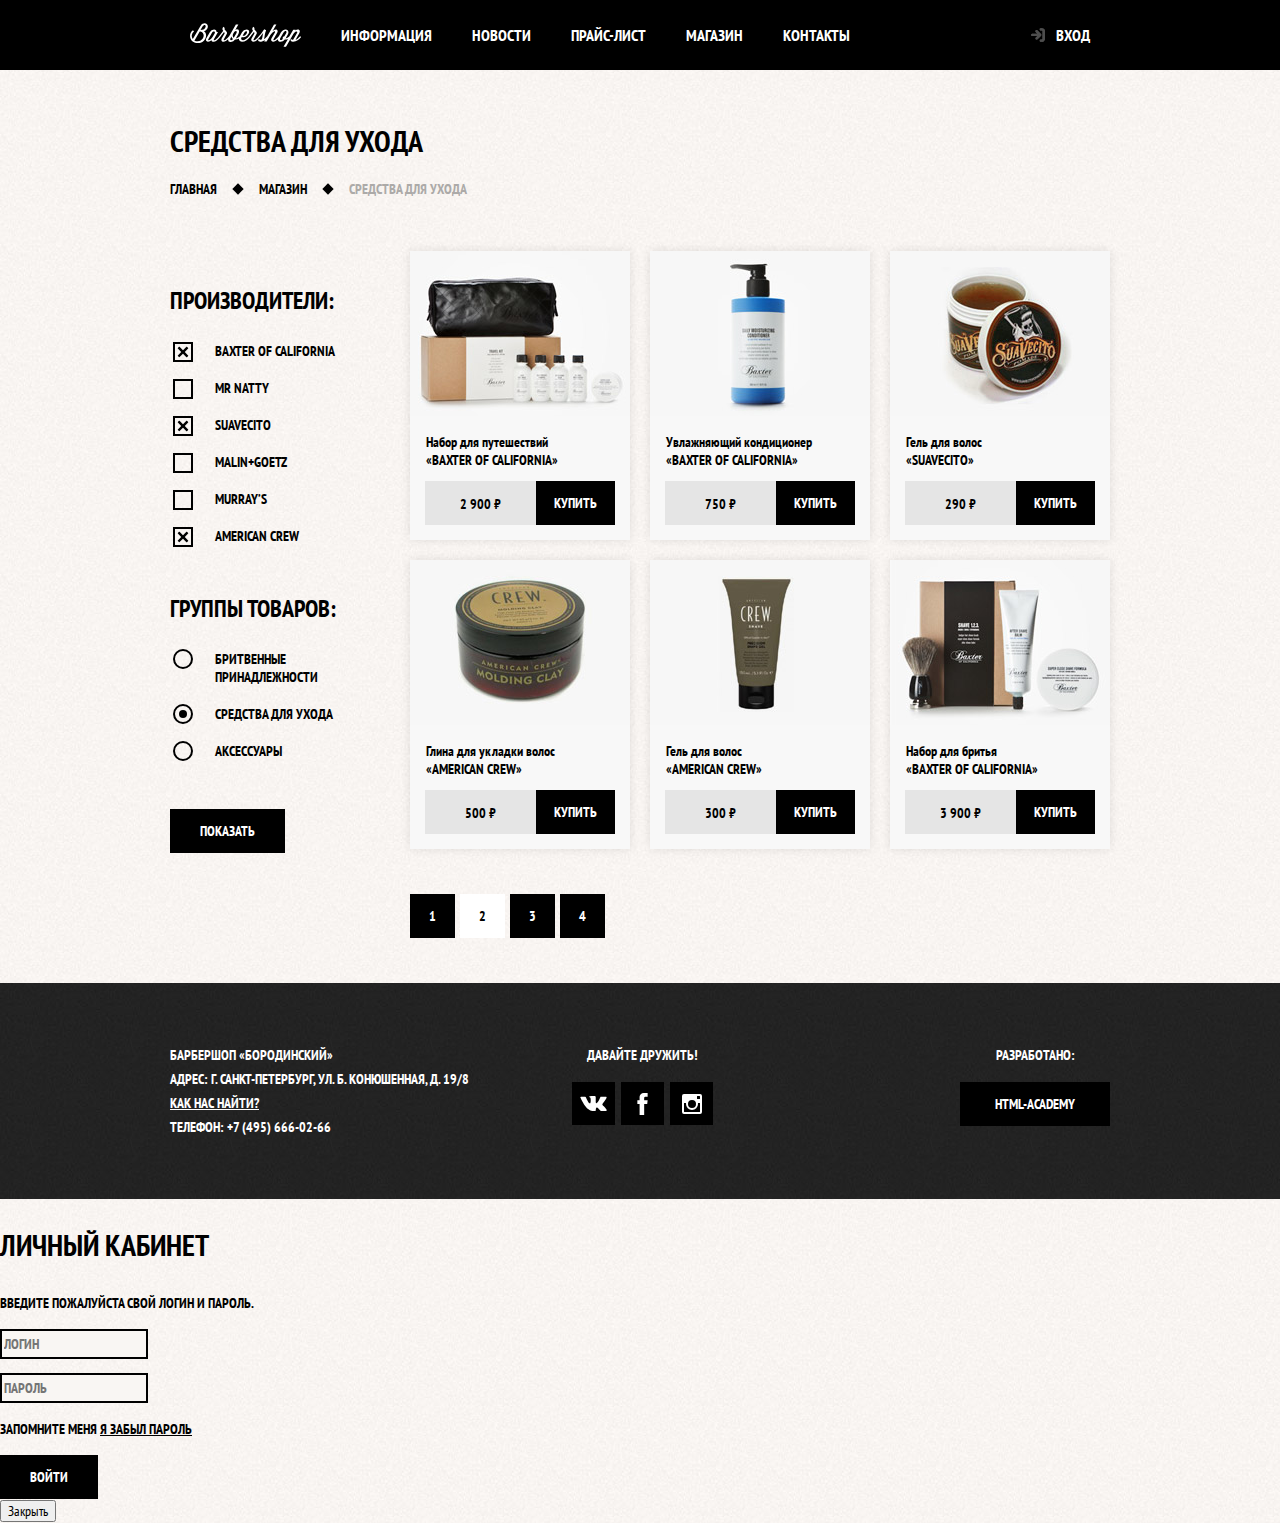
==== commit b3ef8af4: "catalog.html is decorated" ====
--- a/catalog.html
+++ b/catalog.html
@@ -21,7 +21,7 @@
 				<li><a href="">Контакты</a></li>
 			</ul>
 			<ul class="user-navigation">
-				<li class="login-link"><a href="">Вход</a></li>
+				<li><a href="" class="login-link">Вход</a></li>
 			</ul>
 		</nav>
 	</header>
@@ -199,9 +199,12 @@
 			<div class="footer-social">
 				<b>Давайте дружить!</b>
 				<ul>
-					<li><a href="#" class="social-button">Вконтакте</a></li>
-					<li><a href="#" class="social-button">Фейсбук</a></li>
-					<li><a href="#" class="social-button">Инстаграм</a></li>
+					<li><a href="#" class="social-button"><span class="visually-hidden">Вконтакте</span>
+						<svg xmlns="http://www.w3.org/2000/svg" width="27" height="15" viewBox="0 0 26.14 14.91"><path d="M26 13.47l-.09-.17a13.55 13.55 0 0 0-2.6-3q-.87-.83-1.1-1.12A1 1 0 0 1 22 8a10.27 10.27 0 0 1 1.22-1.78l.88-1.16q2.35-3.13 2-4L26 .94a.8.8 0 0 0-.4-.22 2.14 2.14 0 0 0-.87 0h-3.92a.51.51 0 0 0-.27 0h-.3a.6.6 0 0 0-.15.14.93.93 0 0 0-.14.24 22.22 22.22 0 0 1-1.46 3.06q-.5.84-.93 1.46a7 7 0 0 1-.71.91 4.94 4.94 0 0 1-.52.47q-.23.18-.35.15l-.23-.05a.9.9 0 0 1-.31-.33 1.49 1.49 0 0 1-.16-.53V1.6a3.14 3.14 0 0 0 0-.62 2.12 2.12 0 0 0-.14-.44.73.73 0 0 0-.28-.33 1.57 1.57 0 0 0-.46-.18A9 9 0 0 0 12.57 0a8.93 8.93 0 0 0-3.25.33 1.83 1.83 0 0 0-.52.41q-.25.3-.07.33a1.67 1.67 0 0 1 1.16.59l.08.16a2.6 2.6 0 0 1 .19.63 6.32 6.32 0 0 1 .12 1 10.59 10.59 0 0 1 0 1.7q-.07.71-.13 1.1a2.21 2.21 0 0 1-.18.64 2.69 2.69 0 0 1-.16.3l-.07.07a1 1 0 0 1-.37.07.86.86 0 0 1-.46-.19 3.27 3.27 0 0 1-.56-.52 7 7 0 0 1-.66-.93q-.37-.6-.76-1.42l-.22-.39q-.2-.38-.56-1.11t-.62-1.43A.9.9 0 0 0 5.2.9h-.07a.93.93 0 0 0-.22-.16A1.44 1.44 0 0 0 4.6.65L.87.68A1 1 0 0 0 .1.94L0 1a.44.44 0 0 0 0 .22 1.08 1.08 0 0 0 .08.37Q.9 3.53 1.86 5.31t1.66 2.87Q4.23 9.27 5 10.24t1 1.24l.37.41.34.33a8.06 8.06 0 0 0 1 .78 16.34 16.34 0 0 0 1.4.9 7.6 7.6 0 0 0 1.79.72 6.19 6.19 0 0 0 2 .22h1.57a1.08 1.08 0 0 0 .72-.3l.05-.07a.9.9 0 0 0 .1-.25 1.38 1.38 0 0 0 0-.37 4.48 4.48 0 0 1 .09-1.05 2.77 2.77 0 0 1 .23-.71 1.74 1.74 0 0 1 .29-.4 1.19 1.19 0 0 1 .23-.2h.11a.86.86 0 0 1 .77.21 4.52 4.52 0 0 1 .83.79q.39.47.93 1.05a6.41 6.41 0 0 0 1 .87l.27.16a3.31 3.31 0 0 0 .71.3 1.53 1.53 0 0 0 .76.07l3.48-.05a1.58 1.58 0 0 0 .8-.17.68.68 0 0 0 .34-.37 1.06 1.06 0 0 0 0-.46 1.71 1.71 0 0 0-.1-.36z" fill="#fff"/></svg></a></li>
+					<li><a href="#" class="social-button"><span class="visually-hidden">Фейсбук</span>
+						<svg xmlns="http://www.w3.org/2000/svg" width="19" height="22" viewBox="0 0 10.15 21.74"><path d="M3.34 1.12A4.77 4.77 0 0 1 6.53 0h3.61v3.81H7.81a1.07 1.07 0 0 0-1.09.83v2.55h3.42c-.08 1.23-.24 2.45-.41 3.67h-3v10.87H2.21V10.86H0V7.21h2.19V3.66a3.83 3.83 0 0 1 1.15-2.54z" fill="#fff"/></svg></a></li>
+					<li><a href="#" class="social-button"><span class="visually-hidden">Инстаграм</span>
+						<svg xmlns="http://www.w3.org/2000/svg" width="20" height="20" viewBox="0 0 20 20"><path d="M18 0H2a2 2 0 0 0-2 2v16a2 2 0 0 0 2 2h16a2 2 0 0 0 2-2V2a2 2 0 0 0-2-2zm-8 6a4 4 0 1 1-4 4 4 4 0 0 1 4-4zM2.5 18a.47.47 0 0 1-.5-.5V9h2.1a3.4 3.4 0 0 0-.1 1 6 6 0 1 0 12 0 3.4 3.4 0 0 0-.1-1H18v8.5a.47.47 0 0 1-.5.5zM18 4.5a.47.47 0 0 1-.5.5h-2a.47.47 0 0 1-.5-.5v-2a.47.47 0 0 1 .5-.5h2a.47.47 0 0 1 .5.5z" fill="#fff"/></svg></a></li>
 				</ul>	
 			</div>
 			<p class="footer-copyright">
--- a/style.css
+++ b/style.css
@@ -51,9 +51,36 @@
 
 a{
     text-decoration: none;
+    outline: none;
+}
+img{
+    max-width: 100%;
+    height: auto;
+}
+
+.visually-hidden:not(:focus):not(:active),
+input[type='checkbox'].visually-hidden,
+input[type='radio'].visually-hidden{
+    position: absolute;
+
+    width: 1px;
+    height: 1px;
+    margin: -1px;
+    border: 0;
+    padding: 0;
+
+    white-space: nowrap;
+
+    clip-path: inset(100%);
+    clip: rect(0 0 0 0);
+    overflow: hidden;
 }
 
 .button{
+    display: inline-block;
+    margin-right: 16px;
+    padding: 10px 30px;
+
     font: inherit;
 
     text-align: center;
@@ -63,6 +90,7 @@
 
     background-color: #000000;
     border: none;
+    outline: none;
 }
 
 .button:hover,
@@ -71,6 +99,13 @@
     background-color: #663d15;
 }
 
+.button.disabled,
+.button:disabled{
+    cursor: default;
+    opacity: 0.5;
+    background-color: #000000;
+}
+
 .main-header{
     margin-bottom: 75px;
 }
@@ -113,11 +148,15 @@
 }
 
 .site-navigation{
+    display: flex;
+    flex-wrap: wrap;
+
     width: 620px;
 }
 
 .user-navigation{
-    width: 140px;
+    display: flex;
+    max-width: 140px;
 }
 
 .site-navigation,
@@ -130,16 +169,48 @@
 
 .site-navigation a,
 .user-navigation a{
+    display: block;
+    padding: 25px 20px;
+
     color: #ffffff;
 }
 
 .site-navigation a:hover,
-.user-navigation a:hover
+.user-navigation a:hover,
 .site-navigation a:focus,
 .user-navigation a:focus{
     background-color: #242424;
 }
 
+.user-navigation .login-link{
+    position: relative;
+    padding-left: 50px;
+}
+
+.login-link::before{
+    content: '';
+
+    position: absolute;
+    top: 27px;
+    left: 24px;
+    
+    width: 16px;
+    height: 18px;
+
+    background-image: url(img/login.svg);
+    background-repeat: no-repeat;
+    background-position: 0 0;
+
+    opacity: 0.3;
+}
+
+.login-link:hover::before,
+.login-link:focus::before,
+.login-link:active::before{
+    opacity: 1;
+}
+
+
 .features{
     margin-bottom: 80px;
 }
@@ -160,8 +231,32 @@
 }
 
 .feature-item h3{
+    position: relative;
+    margin: 0;
+    margin-bottom: 60px;
+
     font-size: 30px;
     line-height: 42px;
+}
+
+.feature-item h3::after{
+    content: '';
+
+    position: absolute;
+    bottom: -30px;
+    left: 50%;
+    margin-left: -10px;
+
+    width: 20px;
+    height: 20px;
+
+    background-color: #fff;
+
+    transform: rotate(45deg);
+}
+
+.feature-item p{
+    margin: 0 10px;
 }
 
 .index-columns{
@@ -173,12 +268,17 @@
     color: #000000;
 
     background-color: #f8f5f2;
-    background-image: url(img/light-bg.jpg);
-    background-position: 0 0;
-    background-repeat: repeat;
+    background-image:
+        url(img/line.png),
+        url(img/light-bg.jpg);
+    background-position: center, 0 0;
+    background-repeat: no-repeat, repeat;
 }
 
 .index-columns h2{
+    margin: 0;
+    margin-bottom: 25px;
+
     font-size: 30px;
     line-height: 42px;
 }
@@ -192,7 +292,19 @@
 }
 
 .news-list{
+    margin: 0;
+    margin-bottom: 25px;
+    padding: 0;
+
     list-style: none;
+}
+
+.news-item{
+    margin-bottom: 25px;
+}
+
+.news-item p{
+    margin: 0;
 }
 
 .news-item time{
@@ -200,19 +312,77 @@
 }
 
 .gallery-content{
+    height: 164px;
+    margin: 0;
+
     background-color: #cccccc;
     border: 7px solid #ffffff ;
 }
 
+.gallery-content img{
+    width: 286px;
+    height: 164px;
+}
+
+.gallery-container{
+    position: relative;
+
+    height: 260px;
+}
+
+.gallery-button{
+    margin: 0;
+    width: 140px;
+
+    position: absolute;
+    bottom: 0;
+
+    box-sizing: border-box;
+}
+
+.gallery-button-back{
+    left: 0;
+}
+
+.gallery-button-next{
+    right: 0;
+}
+
 .contacts{
     width: 380px;
 }
 
+.contacts p{
+    margin: 0;
+    margin-bottom: 25px;
+}
+
 .appointment{
     width: 300px;
 }
 
+.appointment-info{
+    margin: 0;
+    margin-bottom: 15px;
+}
+
+.appointment-item{
+    width: 140px;
+    margin: 0;
+    margin-bottom: 10px;
+}
+
+.appointment-item label{
+    display: block;
+    margin-bottom: 9px;
+    margin-left: 15px;
+}
+
 .appointment-item input{
+    box-sizing: border-box;
+    width: 140px;
+    padding: 8px 15px 7px 15px;
+
     font: inherit;
 
     background-color: transparent;
@@ -224,6 +394,18 @@
     outline: none;
 }
 
+.appointment-form{
+    display: flex;
+    flex-wrap: wrap;
+    justify-content: space-between;
+}
+
+.appointment .button{
+    width: 100%;
+    margin-top: 10px;
+    margin-right: 0;
+}
+
 .page-title{
     margin: 0;
     margin-bottom: 15px;
@@ -234,11 +416,42 @@
 }
 
 .breadcrumbs{
+    display: flex;
+    justify-content: flex-start;
+    flex-wrap: wrap; 
     margin: 0;
     padding: 0;
     margin-bottom: 50px;
 
     list-style: none;
+}
+
+.breadcrumbs li{
+    position: relative;
+    margin-right: 42px;
+}
+
+.breadcrumbs li::after{
+    content: '';
+
+    position: absolute;
+    top: 8px;
+    right: -25px;
+
+    width: 8px;
+    height: 8px;
+
+    background-color: #000000;
+
+    transform: rotate(45deg);
+}
+
+.breadcrumbs li:last-child{
+    margin-right: 0;
+}
+
+.breadcrumbs-current::after{
+    display: none;
 }
 
 .breadcrumbs a{
@@ -259,17 +472,100 @@
 }
 
 .filter fieldset{
+    padding: 0;
+    margin: 0;
+    margin-bottom: 30px;
+
     border: none;
 }
 
+.filter fieldset:first-child{
+    margin-top: 35px;
+}
+
 .filter legend{
+    margin-bottom: 26px;
+
     font-size: 24px;
     line-height: 30px;
 }
 
 .filter ul{
+    margin: 0;
+    padding: 0;
+
     list-style: none;
     line-height: 18px;
+}
+
+.filter-option{
+    margin-bottom: 19px;
+    padding-left: 45px;
+}
+
+.filter-option label{
+    display: block;
+
+    position: relative;
+
+    cursor: pointer;
+    user-select: none;
+}
+
+.filter-input-checkbox + label::before{
+    content: '';
+
+    position: absolute;
+    left: -42px;
+    top: 0;
+
+    width: 16px;
+    height: 16px;
+
+    border: 2px solid #000000;
+}
+
+.filter-input-checkbox:checked + label::after{
+    content: '';
+
+    position: absolute;
+    left: -38px;
+    top: 4px;
+
+    width: 12px;
+    height: 12px;
+
+    background-image: url(img/cross.svg);
+    background-position: 0 0;
+    background-repeat: no-repeat;
+}
+
+.filter-input-radio + label::before{
+    content: '';
+
+    position: absolute;
+    top: -1px;
+    left: -42px;
+
+    width: 16px;
+    height: 16px;
+
+    border: 2px solid #000000;
+    border-radius: 50%;
+}
+
+.filter-input-radio:checked + label::after{
+    content: '';
+
+    position: absolute;
+    top: 5px;
+    left: -36px;
+
+    width: 8px;
+    height: 8px;
+
+    background-color: #000000;
+    border-radius: 50%; 
 }
 
 .filter-input:hover + label,
@@ -320,19 +616,41 @@
 }
 
 .catalog-item a{
+    display: flex;
+    flex-direction: column;
+
     color: #000000;
 }
 
 .catalog-item h3{
+    order: 1;
+    margin: 17px 15px 12px 16px;
     font-size: 14px;
     line-height: 18px;
 }
 
 .catalog-category{
+    display: block;
+
     text-transform: none;
 }
 
+.catalog-item-image{
+    width: 220px;
+    height: 165px;
+    margin: 0;
+}
+
+.catalog-item-price{
+    display: flex;
+    margin: 15px;
+    margin-top: 0;
+}
+
 .catalog-item-price b{
+    width: 112px;
+    padding: 13px 25px 11px;
+
     font-size: 14px;
     line-height: 20px;
     text-align: center;
@@ -341,18 +659,36 @@
 }
 
 .catalog-item-price .button{
+    width: 50px;
+    padding: 13px 18px 11px;
+    margin-right: 0;
+
     line-height: 18px;
     color: #ffffff;
 }
 
 .pagination-list{
+    display: flex;
+    flex-wrap: wrap;
+
     margin: 0;
     padding: 0;
 
     list-style: none;
 }
 
+.pagination-item{
+    margin-right: 5px;
+}
+
+.pagination-item:last-child{
+    margin-right: 0;
+}
+
 .pagination-item a{
+    display: block;
+    padding: 10px 19px;
+
     color: #ffffff;
    
     background-color: #000000;
@@ -460,12 +796,43 @@
     text-align: center;
 }
 
+.footer-social b{
+    display: block;
+    margin-bottom: 15px;
+}
+
 .footer-social ul{
+    display: flex;
+    width: 141px;
+    flex-wrap: wrap;
+    justify-content: space-between;
+    padding: 0;
+    margin: 0 auto;
+
     list-style: none;
 }
 
 .social-button{
+    display: flex;
+    align-items: center;
+    justify-content: center;
+
+    width: 43px;
+    height: 43px;
+
+    background-color: #000000;
+
     color: #ffffff;
+}
+
+.social-button:hover,
+.social-button:focus{
+    background-color: #ffffff;
+}
+
+.social-button:hover path,
+.social-button:focus path{
+    fill: #000000;
 }
 
 .footer-copyright{
@@ -474,6 +841,16 @@
     margin-left: auto;
 
     text-align: center;
+}
+
+.footer-copyright b{
+    display: block;
+    margin-bottom: 15px;
+}
+
+.footer-copyright .button{
+    display: block;
+    margin-right: 0;
 }
 
 .footer-copyright .button:hover,
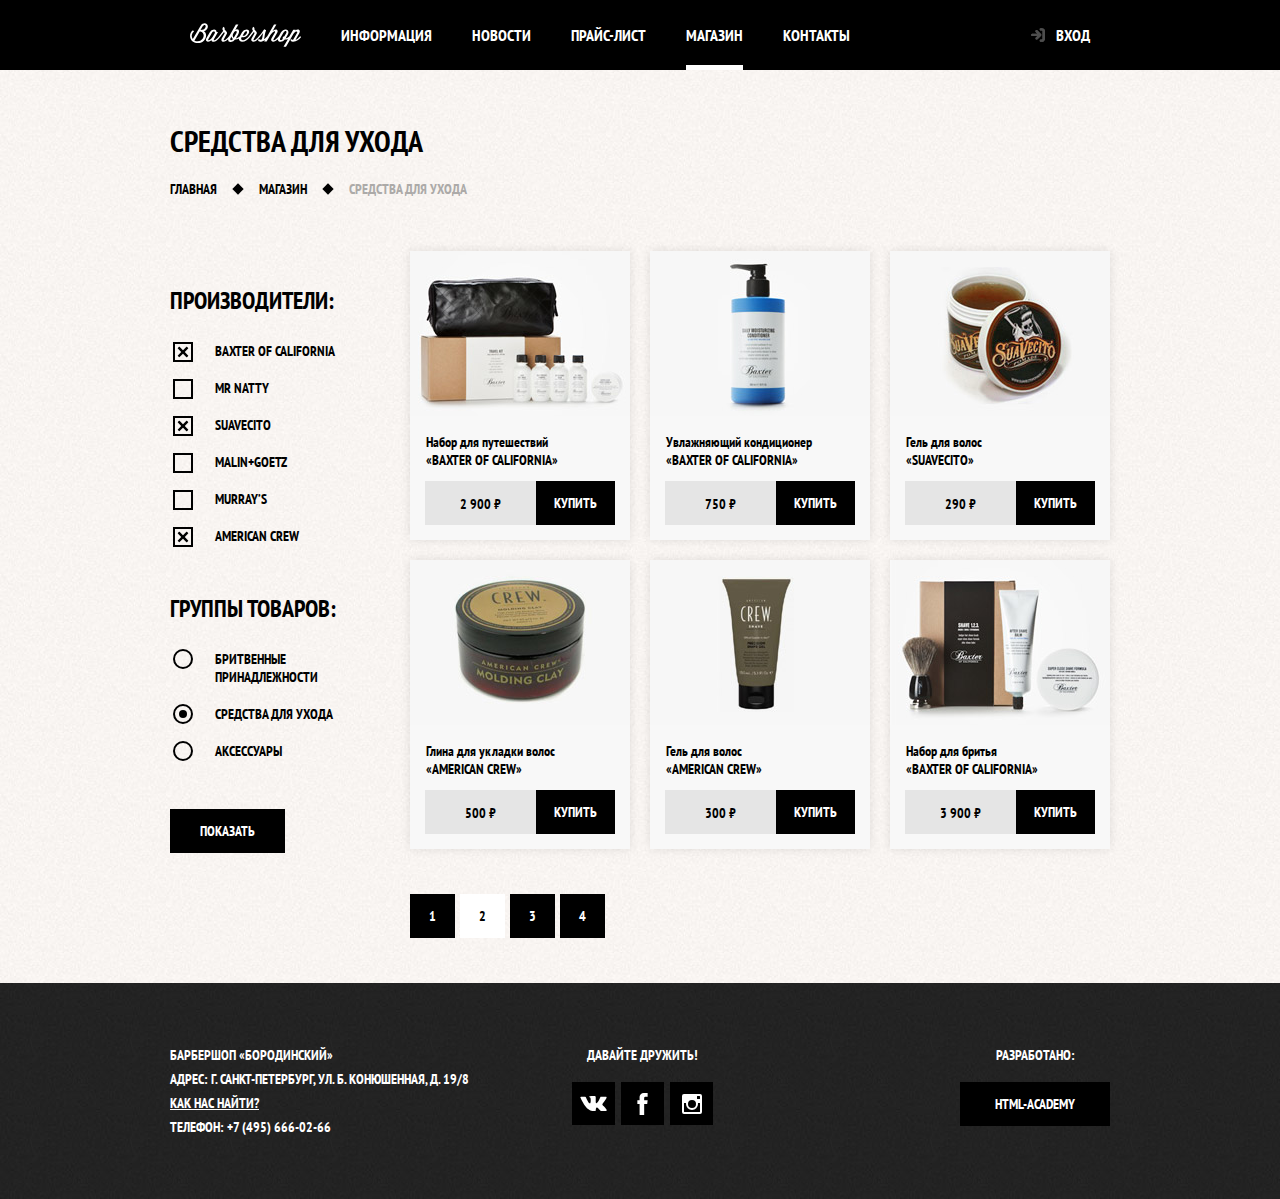
==== commit 368eeaa8: "min file is cinnected to the html files" ====
--- a/catalog.html
+++ b/catalog.html
@@ -4,7 +4,7 @@
 	<meta charset="UTF-8">
 	<title>Каталог Барбершопа «Бородинский»</title>
 	<link rel="stylesheet" href="normalize.css">
-	<link rel="stylesheet" href="style.css">
+	<link rel="stylesheet" href="style.min.css">
 	<link href="https://fonts.googleapis.com/css?family=PT+Sans+Narrow:400,700&display=swap&subset=cyrillic" rel="stylesheet">
 </head>
 <body class="inner-page">
--- a/style.min.css
+++ b/style.min.css
@@ -0,0 +1 @@
+body{margin:0;padding:0;font-family:'PT Sans Narrow',Arial,san-serif;font-size:14px;line-height:24px;font-weight:700;color:#fff;text-transform:uppercase;background-color:#000;background-image:url(img/bg.jpg);background-position:top center;background-repeat:no-repeat}.inner-page{color:#000;background-color:#f9f6f3;background-image:url(img/light-bg.jpg);background-position:0 0;background-repeat:repeat}.inner-page .main-header{margin-bottom:50px;background-color:#000}.inner-page .main-navigation{display:-webkit-box;display:-ms-flexbox;display:flex;-webkit-box-align:start;-ms-flex-align:start;align-items:flex-start;-webkit-box-orient:horizontal;-webkit-box-direction:normal;-ms-flex-direction:row;flex-direction:row}.inner-page .main-header-logo{-webkit-box-ordinal-group:1;-ms-flex-order:0;order:0;width:111px;height:24px;padding:23px 20px}.inner-page .user-navigation{margin-left:auto}a{text-decoration:none;outline:0}img{max-width:100%;height:auto}.visually-hidden:not(:focus):not(:active),input[type=checkbox].visually-hidden,input[type=radio].visually-hidden{position:absolute;width:1px;height:1px;margin:-1px;border:0;padding:0;white-space:nowrap;-webkit-clip-path:inset(100%);clip-path:inset(100%);clip:rect(0 0 0 0);overflow:hidden}.button{display:inline-block;margin-right:16px;padding:10px 30px;font:inherit;text-align:center;color:#fff;vertical-align:middle;text-transform:uppercase;background-color:#000;border:0;outline:0}.button:active,.button:focus,.button:hover{background-color:#663d15}.button.disabled,.button:disabled{cursor:default;opacity:.5;background-color:#000}.main-header{margin-bottom:75px}.main-navigation{display:-webkit-box;display:-ms-flexbox;display:flex;-webkit-box-orient:vertical;-webkit-box-direction:normal;-ms-flex-direction:column;flex-direction:column;-webkit-box-align:center;-ms-flex-align:center;align-items:center;font-size:16px;line-height:20px;color:#fff;background-color:transparent}.main-navigation-wrapper{width:100%;margin-bottom:60px;background-color:#000}.container{width:940px;margin:0 auto;padding:0 10px}.main-navigation-wrapper .container{display:-webkit-box;display:-ms-flexbox;display:flex;-webkit-box-pack:justify;-ms-flex-pack:justify;justify-content:space-between}.main-header-logo{-webkit-box-ordinal-group:3;-ms-flex-order:2;order:2;width:368px;height:153px}.site-navigation{display:-webkit-box;display:-ms-flexbox;display:flex;-ms-flex-wrap:wrap;flex-wrap:wrap;width:620px}.site-navigation-current{position:relative}.site-navigation-current::after{content:'';position:absolute;bottom:0;right:20px;left:20px;height:5px;background-color:#fff}.user-navigation{display:-webkit-box;display:-ms-flexbox;display:flex;max-width:140px}.site-navigation,.user-navigation{margin:0;padding:0;list-style:none}.site-navigation a,.user-navigation a{display:block;padding:25px 20px;color:#fff}.site-navigation a:focus,.site-navigation a:hover,.user-navigation a:focus,.user-navigation a:hover{background-color:#242424}.user-navigation .login-link{position:relative;padding-left:50px}.login-link::before{content:'';position:absolute;top:27px;left:24px;width:16px;height:18px;background-image:url(img/login.svg);background-repeat:no-repeat;background-position:0 0;opacity:.3}.login-link:active::before,.login-link:focus::before,.login-link:hover::before{opacity:1}.features{margin-bottom:80px}.features-list{display:-webkit-box;display:-ms-flexbox;display:flex;-webkit-box-pack:justify;-ms-flex-pack:justify;justify-content:space-between;margin:0;padding:0;list-style:none}.feature-item{width:300px;text-align:center}.feature-item h3{position:relative;margin:0 0 60px;font-size:30px;line-height:42px}.feature-item h3::after{content:'';position:absolute;bottom:-30px;left:50%;margin-left:-10px;width:20px;height:20px;background-color:#fff;-webkit-transform:rotate(45deg);-ms-transform:rotate(45deg);transform:rotate(45deg)}.feature-item p{margin:0 10px}.index-columns{display:-webkit-box;display:-ms-flexbox;display:flex;-webkit-box-pack:justify;-ms-flex-pack:justify;justify-content:space-between;padding:50px 80px;margin-bottom:35px;color:#000;background-color:#f8f5f2;background-image:url(img/line.png),url(img/light-bg.jpg);background-position:center,0 0;background-repeat:no-repeat,repeat}.index-columns h2{margin:0 0 25px;font-size:30px;line-height:42px}.news{width:380px}.gallery{width:300px}.news-list{margin:0 0 25px;padding:0;list-style:none}.news-item{margin-bottom:25px}.news-item p{margin:0}.news-item time{text-transform:none}.gallery-content{height:164px;margin:0;background-color:#ccc;border:7px solid #fff}.gallery-content img{width:286px;height:164px}.gallery-container{position:relative;height:260px}.gallery-button{margin:0;width:140px;position:absolute;bottom:0;-webkit-box-sizing:border-box;box-sizing:border-box}.gallery-button-back{left:0}.gallery-button-next{right:0}.contacts{width:380px}.contacts p{margin:0 0 25px}.appointment{width:300px}.appointment-info{margin:0 0 15px}.appointment-item{width:140px;margin:0 0 10px}.appointment-item label{display:block;margin-bottom:9px;margin-left:15px}.appointment-item input{-webkit-box-sizing:border-box;box-sizing:border-box;width:140px;padding:8px 15px 7px;font:inherit;background-color:transparent;border:2px solid #000}.appointment-item input:focus{border-color:#663d15;outline:0}.appointment-form{display:-webkit-box;display:-ms-flexbox;display:flex;-ms-flex-wrap:wrap;flex-wrap:wrap;-webkit-box-pack:justify;-ms-flex-pack:justify;justify-content:space-between}.appointment .button{width:100%;margin-top:10px;margin-right:0}.page-title{margin:0 0 15px;padding:0;font-size:30px;line-height:42px}.breadcrumbs{display:-webkit-box;display:-ms-flexbox;display:flex;-webkit-box-pack:start;-ms-flex-pack:start;justify-content:flex-start;-ms-flex-wrap:wrap;flex-wrap:wrap;padding:0;margin:0 0 50px;list-style:none}.breadcrumbs li{position:relative;margin-right:42px}.breadcrumbs li::after{content:'';position:absolute;top:8px;right:-25px;width:8px;height:8px;background-color:#000;-webkit-transform:rotate(45deg);-ms-transform:rotate(45deg);transform:rotate(45deg)}.breadcrumbs li:last-child{margin-right:0}.breadcrumbs-current::after{display:none}.breadcrumbs a{color:#000}.breadcrumbs a:focus,.breadcrumbs a:hover{text-decoration:underline}.breadcrumbs-current{color:#acaaa8}.filters{width:180px}.filter fieldset{padding:0;margin:0 0 30px;border:0}.filter fieldset:first-child{margin-top:35px}.filter legend{margin-bottom:26px;font-size:24px;line-height:30px}.filter ul{margin:0;padding:0;list-style:none;line-height:18px}.filter-option{margin-bottom:19px;padding-left:45px}.filter-option label{display:block;position:relative;cursor:pointer;-webkit-user-select:none;-moz-user-select:none;-ms-user-select:none;user-select:none}.filter-input-checkbox+label::before{content:'';position:absolute;left:-42px;top:0;width:16px;height:16px;border:2px solid #000}.filter-input-checkbox:checked+label::after{content:'';position:absolute;left:-38px;top:4px;width:12px;height:12px;background-image:url(img/cross.svg);background-position:0 0;background-repeat:no-repeat}.filter-input-radio+label::before{content:'';position:absolute;top:-1px;left:-42px;width:16px;height:16px;border:2px solid #000;border-radius:50%}.filter-input-radio:checked+label::after{content:'';position:absolute;top:5px;left:-36px;width:8px;height:8px;background-color:#000;border-radius:50%}.filter-input:focus+label,.filter-input:hover+label{color:#663d15}.filter-input:disabled+label{color:#000;opacity:.5}.catalog-columns{display:-webkit-box;display:-ms-flexbox;display:flex;-webkit-box-pack:justify;-ms-flex-pack:justify;justify-content:space-between}.catalog{width:700px}.catalog-list{display:-webkit-box;display:-ms-flexbox;display:flex;-ms-flex-wrap:wrap;flex-wrap:wrap;padding:0;margin:0 0 25px;list-style:none}.catalog-item{width:220px;margin-bottom:20px;margin-right:20px;background-color:#f8f8f8;-webkit-box-shadow:0 0 10px rgba(0,0,0,.1);box-shadow:0 0 10px rgba(0,0,0,.1)}.catalog-item:nth-child(3n),.product-photo-preview li:nth-child(3n){margin-right:0}.catalog-item:hover{-webkit-box-shadow:0 0 10px rgba(0,0,0,.2);box-shadow:0 0 10px rgba(0,0,0,.2)}.catalog-item a{display:-webkit-box;display:-ms-flexbox;display:flex;-webkit-box-orient:vertical;-webkit-box-direction:normal;-ms-flex-direction:column;flex-direction:column;color:#000}.catalog-item h3{-webkit-box-ordinal-group:2;-ms-flex-order:1;order:1;margin:17px 15px 12px 16px;font-size:14px;line-height:18px}.catalog-category{display:block;text-transform:none}.catalog-item-image{width:220px;height:165px;margin:0}.catalog-item-price,.pagination-list{display:-webkit-box;display:-ms-flexbox;display:flex;margin:0 15px 15px}.catalog-item-price b{width:112px;padding:13px 25px 11px;font-size:14px;line-height:20px;text-align:center;background-color:#e5e5e5}.catalog-item-price .button{width:50px;padding:13px 18px 11px;margin-right:0;line-height:18px;color:#fff}.pagination-list{-ms-flex-wrap:wrap;flex-wrap:wrap;margin:0;padding:0;list-style:none}.pagination-item{margin-right:5px}.pagination-item:last-child{margin-right:0}.pagination-item a{display:block;padding:10px 19px;color:#fff;background-color:#000}.pagination-item a:active,.pagination-item a:focus,.pagination-item a:hover{background-color:#663d15}.pagination-item-current a{color:#000;background-color:#fff}.footer-copyright .button:focus,.footer-copyright .button:hover,.pagination-item-current a:active,.pagination-item-current a:focus,.pagination-item-current a:hover{color:#000;background-color:#fff}.product-photos{width:460px}.product-photo-preview{display:-webkit-box;display:-ms-flexbox;display:flex;margin:0;padding:0;list-style:none}.product-photo-full,.product-photo-preview li{-webkit-box-shadow:0 0 10px 2px rgba(0,0,0,.1);box-shadow:0 0 10px 2px rgba(0,0,0,.1)}.product-photo-preview li{margin-right:20px;width:140px;height:149px}.product-photo-full{width:460px;height:498px;margin:0 0 20px}.product-description{display:-webkit-box;display:-ms-flexbox;display:flex;-webkit-box-pack:justify;-ms-flex-pack:justify;justify-content:space-between;padding-right:10px;margin-bottom:29px}.product-description p{width:200px}.product-article{text-align:right;color:#aeaeae}.product-price b{width:112px;padding:13px 36px 11px;line-height:20px;text-align:center;background-color:#e5e5e5;-webkit-box-sizing:border-box;box-sizing:border-box}.product-price .button{padding-left:17px;padding-right:17px}.product-info{width:390px;padding-top:23px}.product-info h3{margin:0 0 27px;font-size:24px;line-height:30px}.product-info p{margin:0}.product-info ul{margin:0;padding:0;list-style:none}.product-info li{position:relative;padding-left:23px}.product-info li::before{content:'';position:absolute;top:8px;left:2px;width:8px;height:8px;background-color:#000;-webkit-transform:rotate(45deg);-ms-transform:rotate(45deg);transform:rotate(45deg)}.product-info .product-price{display:-webkit-box;display:-ms-flexbox;display:flex;margin-bottom:63px}.product-info .product-text{margin-bottom:35px}.main-footer{padding:60px 0;margin-top:65px;color:#fff;background-color:#212121;background-image:url(img/footer-bg.jpg);background-position:0 0;background-repeat:repeat}.main-footer .container{display:-webkit-box;display:-ms-flexbox;display:flex}.inner-page .main-footer{margin-top:45px}.footer-contacts{width:320px;margin:0 80px 0 0}.footer-contacts a{color:#fff;text-decoration:underline}.footer-contacts a:focus,.footer-contacts a:hover{text-decoration:none}.footer-social{width:145px;text-align:center}.footer-copyright b,.footer-social b{display:block;margin-bottom:15px}.footer-social ul,.social-button{display:-webkit-box;display:-ms-flexbox;display:flex}.footer-social ul{-ms-flex-wrap:wrap;flex-wrap:wrap;padding:0;margin:0 auto;list-style:none;width:141px;-webkit-box-pack:justify;-ms-flex-pack:justify;justify-content:space-between}.social-button{-webkit-box-align:center;-ms-flex-align:center;align-items:center;-webkit-box-pack:center;-ms-flex-pack:center;justify-content:center;width:43px;height:43px;background-color:#000;color:#fff}.social-button:focus,.social-button:hover{background-color:#fff}.social-button:focus path,.social-button:hover path{fill:#000}.footer-copyright{width:150px;margin:0 0 0 auto;text-align:center}.footer-copyright .button{display:block;margin-right:0}.modal{position:fixed;display:none;color:#000;background-color:#f8f3f0;background-image:url(img/light-bg.jpg);background-position:0 0;background-repeat:repeat;-webkit-box-shadow:0 30px 50px rgba(0,0,0,.7);box-shadow:0 30px 50px rgba(0,0,0,.7)}.modal h2{font-size:30px;line-height:42px}.modal-login{top:120px;left:50%;width:300px;margin-left:-230px;padding:50px 80px}.modal-login h2{margin:0 0 20px}.login-form p,.modal-description{margin:0 0 10px}.modal-close{position:absolute;top:0;right:-34px;width:22px;height:22px;font-size:0;background-color:transparent;border:0;cursor:pointer}.modal-close::after,.modal-close::before{content:'';position:absolute;top:10px;left:2px;width:19px;height:3px;background-color:#d0d0d0}.modal-close::before{-webkit-transform:rotate(45deg);-ms-transform:rotate(45deg);transform:rotate(45deg)}.modal-close::after{-webkit-transform:rotate(-45deg);-ms-transform:rotate(-45deg);transform:rotate(-45deg)}.login-form .login-help{display:-webkit-box;display:-ms-flexbox;display:flex;-ms-flex-wrap:wrap;flex-wrap:wrap;-webkit-box-pack:justify;-ms-flex-pack:justify;justify-content:space-between;margin:15px 0}.login-checkbox{position:relative;padding-left:30px;cursor:pointer}.login-checkbox input[type=checkbox]+.checkbox-indicator{position:absolute;top:0;left:0;width:17px;height:17px;border:2px solid #000}.login-checkbox input[type=checkbox]:focus+.checkbox-indicator{border-color:#663d15;outline:thin dotted;outline:5px auto -webkit-focus-ring-color}.login-checkbox input[type=checkbox]:checked+.checkbox-indicator::after,.login-checkbox input[type=checkbox]:checked+.checkbox-indicator::before{content:'';position:absolute;top:8px;left:1px;width:15px;height:2px;background-color:#000}.login-checkbox input[type=checkbox]:checked+.checkbox-indicator::before{-webkit-transform:rotate(45deg);-ms-transform:rotate(45deg);transform:rotate(45deg)}.login-checkbox input[type=checkbox]:checked+.checkbox-indicator::after{-webkit-transform:rotate(-45deg);-ms-transform:rotate(-45deg);transform:rotate(-45deg)}.login-form input[type=password],.login-form input[type=text]{-webkit-box-sizing:border-box;box-sizing:border-box;width:300px;padding:10px 15px;margin-right:40px;font:inherit;color:#000;text-transform:uppercase;background-color:#f9f6f3;border:2px solid #000}.login-form input:focus{border-color:#663d15;outline:0}.login-form .button{width:100%;margin-right:0}.login-checkbox:focus,.login-checkbox:hover{color:#663d15}.login-icon-password,.login-icon-user{background-image:url(img/user.svg);background-position:270px center;background-repeat:no-repeat}.login-icon-password{background-image:url(img/lock.svg)}.restore{color:#000;text-decoration:underline}.restore:focus,.restore:hover{text-decoration:none}.modal-map{top:50%;left:50%;width:766px;height:561px;-webkit-transform:translate(-50%,-50%);-ms-transform:translate(-50%,-50%);transform:translate(-50%,-50%);border:7px solid #fff}.modal-map p{margin:0}.inner-content{margin-bottom:75px}.inner-content .big-heading{display:-webkit-box;display:-ms-flexbox;display:flex;-webkit-box-align:center;-ms-flex-align:center;align-items:center;margin-top:55px;margin-bottom:65px;font-size:48px;line-height:48px;text-align:center}.big-heading::after,.big-heading::before{content:'';-webkit-box-flex:1;-ms-flex-positive:1;flex-grow:1;-ms-flex-negative:0;flex-shrink:0;width:50px;height:2px;background-color:#000}.big-heading::before{margin-right:25px}.big-heading::after{margin-left:25px}.inner-content h2,.inner-content h3{margin-top:60px;margin-bottom:30px;font-size:24px;line-height:30px}.inner-content h3{font-size:20px;line-height:24px}.inner-content p{margin:14px 0}.inner-content h2+h3{margin-top:30px}.inner-content table{border-collapse:collapse}.inner-content td{padding:10px 15px;border:2px solid #000}.custom-list-1{margin:14px 0;padding:0;list-style:none}.custom-list-1 li{position:relative;margin-bottom:15px;padding-left:20px}.custom-list-1 li::before{content:'';position:absolute;top:8px;left:0;width:8px;height:8px;background-color:#000;-webkit-transform:rotate(45deg);-ms-transform:rotate(45deg);transform:rotate(45deg)}.custom-table-1{width:100%}.custom-table-1 td{width:50%}.custom-table-1 td:last-child{text-align:center}.inner-columns{display:-webkit-box;display:-ms-flexbox;display:flex;-ms-flex-wrap:wrap;flex-wrap:wrap;margin:60px 0}.inner-column-left,.inner-column-right{-webkit-box-pack:justify;-ms-flex-pack:justify;justify-content:space-between;width:460px}.inner-column-left :first-child,.inner-column-right :first-child{margin-top:0}.inner-column-left :last-child,.inner-column-right :last-child{margin-bottom:0}.inner-columns>h3:first-child{width:460px;margin-top:0;margin-right:460px;margin-right:calc(100%-460px)}.short-text{padding-right:80px}